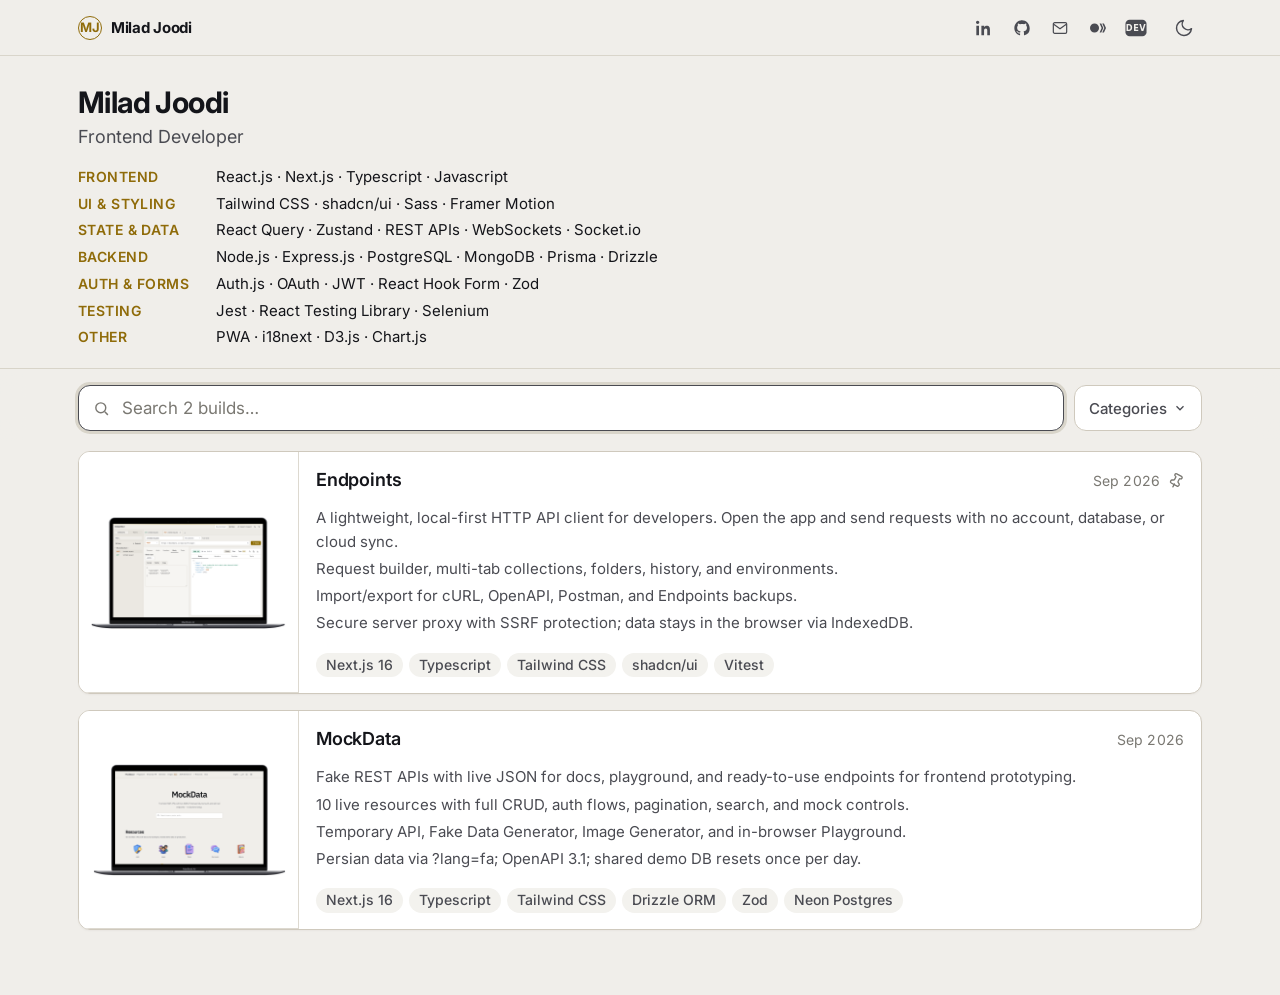
==== index.html @ b69cea2d "Add files via upload" ====
<!doctype html>
<html lang="en" dir="ltr">
<head>
<meta charset="utf-8">
<meta name="viewport" content="width=device-width, initial-scale=1, viewport-fit=cover">
<title>Milad Joodi — Frontend Developer</title>
<link rel="icon" href="assets/favicon.png" type="image/png">
<script>
  (function () {
    try {
      var t = localStorage.getItem('aj-theme');
      if (t === 'dark') document.documentElement.setAttribute('data-theme', 'dark');
      else document.documentElement.setAttribute('data-theme', 'light');
    } catch (e) {
      document.documentElement.setAttribute('data-theme', 'light');
    }
  })();
</script>
<link rel="preconnect" href="https://fonts.googleapis.com">
<link rel="preconnect" href="https://fonts.gstatic.com" crossorigin>
<link href="https://fonts.googleapis.com/css2?family=Inter:wght@400;500;600;700&display=swap" rel="stylesheet">
<link rel="stylesheet" href="assets/styles.css">

</head>
<body>

<div class="topbar" id="topbar">
  <div class="wrap topbar-inner">
    <a href="#/" class="mark" id="homeLink"><span class="chip">MJ</span><span class="name">Milad Joodi</span></a>
    <div class="topbar-right">
      <div class="contact-icons">
        <a href="https://www.linkedin.com/in/joodi/" target="_blank" rel="noopener" aria-label="LinkedIn">
          <svg viewBox="0 0 24 24" fill="currentColor"><path d="M4.98 3.5C4.98 4.88 3.87 6 2.5 6S0 4.88 0 3.5 1.12 1 2.5 1s2.48 1.12 2.48 2.5zM.5 8.5h4V23h-4V8.5zM8.5 8.5h3.8v2h.05c.53-1 1.83-2.06 3.77-2.06 4.03 0 4.78 2.65 4.78 6.1V23h-4v-6.75c0-1.6-.03-3.66-2.23-3.66-2.24 0-2.58 1.75-2.58 3.55V23h-4V8.5z"/></svg>
        </a>
        <a href="https://github.com/MiladJoodi" target="_blank" rel="noopener" aria-label="GitHub">
          <svg viewBox="0 0 24 24" fill="currentColor"><path d="M12 .5C5.73.5.5 5.73.5 12c0 5.08 3.29 9.39 7.86 10.91.57.1.78-.25.78-.55v-2.15c-3.2.7-3.87-1.36-3.87-1.36-.53-1.33-1.29-1.69-1.29-1.69-1.05-.72.08-.7.08-.7 1.17.08 1.78 1.2 1.78 1.2 1.03 1.77 2.71 1.26 3.38.96.1-.75.4-1.26.73-1.55-2.56-.29-5.25-1.28-5.25-5.7 0-1.26.45-2.29 1.19-3.09-.12-.29-.52-1.47.11-3.06 0 0 .97-.31 3.18 1.18.92-.26 1.91-.38 2.9-.39.98.01 1.97.13 2.9.39 2.21-1.5 3.18-1.18 3.18-1.18.63 1.6.24 2.77.12 3.06.74.8 1.18 1.83 1.18 3.09 0 4.43-2.7 5.4-5.27 5.69.42.36.78 1.07.78 2.17v3.22c0 .31.21.66.79.55A10.52 10.52 0 0 0 23.5 12C23.5 5.73 18.27.5 12 .5z"/></svg>
        </a>
        <a href="mailto:MiladJoodi1@gmail.com" aria-label="Email">
          <svg viewBox="0 0 24 24" fill="none" stroke="currentColor" stroke-width="1.8"><rect x="2" y="4" width="20" height="16" rx="2"/><path d="M2 6l10 7 10-7"/></svg>
        </a>
        <a href="https://medium.com/@Joodi" target="_blank" rel="noopener" aria-label="Medium">
          <svg viewBox="0 0 24 24" fill="currentColor"><path d="M13.54 12a6.8 6.8 0 0 1-6.77 6.82A6.8 6.8 0 0 1 0 12a6.8 6.8 0 0 1 6.77-6.82A6.8 6.8 0 0 1 13.54 12zm7.42-6.82L24 12l-3.04 6.82h-2.55l3.04-6.82-3.04-6.82h2.55zM16.96 5.18L20 12l-3.04 6.82h-2.55L17.45 12l-3.04-6.82h2.55z"/></svg>
        </a>
        <a href="https://dev.to/joodi" target="_blank" rel="noopener" aria-label="DEV.to">
          <svg class="icon-devto" viewBox="0 0 24 24" aria-hidden="true">
            <rect x="0.5" y="3" width="23" height="18" rx="4.5" fill="currentColor"/>
            <text class="dev-label" x="12" y="15.5" text-anchor="middle" font-size="9" font-weight="700" font-family="system-ui, -apple-system, sans-serif" letter-spacing="0.6">DEV</text>
          </svg>
        </a>
      </div>
      <button class="theme-btn" id="themeToggle" aria-label="Toggle dark mode" type="button">
        <svg class="icon-moon" viewBox="0 0 24 24" fill="none" stroke="currentColor" stroke-width="1.75" stroke-linecap="round" stroke-linejoin="round" aria-hidden="true"><path d="M21 12.79A9 9 0 1 1 11.21 3 7 7 0 0 0 21 12.79z"/></svg>
        <svg class="icon-sun" viewBox="0 0 24 24" fill="none" stroke="currentColor" stroke-width="1.75" stroke-linecap="round" stroke-linejoin="round" aria-hidden="true"><circle cx="12" cy="12" r="4"/><path d="M12 2v2M12 20v2M4.93 4.93l1.41 1.41M17.66 17.66l1.41 1.41M2 12h2M20 12h2M4.93 19.07l1.41-1.41M17.66 6.34l1.41-1.41"/></svg>
      </button>
    </div>
  </div>
</div>

<div class="top-spacer" id="topSpacer"></div>

<a id="top"></a>
<div id="listView">
<section class="hero" id="hero">
  <div class="wrap">
    <h1 class="name">Milad Joodi</h1>
    <div class="hero-sub">
      <p class="role-line">Frontend Developer</p>
      <button type="button" class="hero-toggle" id="heroToggle" aria-expanded="false" aria-controls="stackSheet" aria-label="Show tech stack">
        Tech stack
      </button>
    </div>
    <div class="stack-sheet" id="stackSheet">
      <button type="button" class="stack-sheet-backdrop" id="stackBackdrop" aria-label="Close tech stack" tabindex="-1"></button>
      <div class="stack-sheet-panel" role="dialog" aria-modal="true" aria-labelledby="stackSheetTitle">
        <div class="stack-sheet-head">
          <h2 id="stackSheetTitle">Tech stack</h2>
          <button type="button" class="stack-sheet-close" id="stackClose" aria-label="Close">×</button>
        </div>
        <div class="tech-stack" aria-label="Tech stack">
          <div class="tech-group">
            <span class="tech-label">Frontend</span>
            <p class="tech-items">React.js · Next.js · Typescript · Javascript</p>
          </div>
          <div class="tech-group">
            <span class="tech-label">UI &amp; Styling</span>
            <p class="tech-items">Tailwind CSS · shadcn/ui · Sass · Framer Motion</p>
          </div>
          <div class="tech-group">
            <span class="tech-label">State &amp; Data</span>
            <p class="tech-items">React Query · Zustand · REST APIs · WebSockets · Socket.io</p>
          </div>
          <div class="tech-group">
            <span class="tech-label">Backend</span>
            <p class="tech-items">Node.js · Express.js · PostgreSQL · MongoDB · Prisma · Drizzle</p>
          </div>
          <div class="tech-group">
            <span class="tech-label">Auth &amp; Forms</span>
            <p class="tech-items">Auth.js · OAuth · JWT · React Hook Form · Zod</p>
          </div>
          <div class="tech-group">
            <span class="tech-label">Testing</span>
            <p class="tech-items">Jest · React Testing Library · Selenium</p>
          </div>
          <div class="tech-group">
            <span class="tech-label">Other</span>
            <p class="tech-items">PWA · i18next · D3.js · Chart.js</p>
          </div>
        </div>
      </div>
    </div>
  </div>
</section>

<div class="filterbar" id="filterbar">
  <div class="filterbar-slide">
    <div class="wrap">
      <div class="filterbar-inner">
        <div class="search-box">
          <svg class="search-icon" viewBox="0 0 24 24" fill="none" stroke="currentColor" stroke-width="2"><circle cx="11" cy="11" r="7"/><path d="M21 21l-4.35-4.35"/></svg>
          <input type="text" id="searchInput" placeholder="Search 1 builds…" aria-label="Search projects" autocomplete="off">
          <button type="button" class="search-clear" id="searchClear" aria-label="Clear search">×</button>
        </div>
        <button class="cat-toggle" id="catToggle" aria-expanded="false" aria-controls="categoriesPanel" aria-label="Categories">
          <span class="cat-toggle-label">Categories</span>
          <svg viewBox="0 0 24 24" fill="none" stroke="currentColor" stroke-width="2.2" aria-hidden="true"><path d="M6 9l6 6 6-6"/></svg>
        </button>
      </div>
      <div class="categories-panel" id="categoriesPanel">
        <div class="categories-panel-inner">
          <div class="categories-list" id="categoriesList"></div>
        </div>
      </div>
    </div>
  </div>
</div>

<div class="wrap">
  <div class="grid" id="grid"></div>
</div>
</div>

<div id="detailView" class="detail-view" hidden></div>

<div id="lightbox" class="lightbox" hidden aria-modal="true" role="dialog" aria-label="Screenshot">
  <button type="button" class="lightbox-close" id="lightboxClose" aria-label="Close">×</button>
  <button type="button" class="lightbox-nav lightbox-prev" id="lightboxPrev" aria-label="Previous">‹</button>
  <div class="lightbox-stage" id="lightboxStage">
    <img id="lightboxImg" src="" alt="">
  </div>
  <button type="button" class="lightbox-nav lightbox-next" id="lightboxNext" aria-label="Next">›</button>
</div>

<script src="assets/projects.js"></script>
<script src="assets/app.js"></script>

</body>
</html>
---- assets/styles.css ----
:root {
    --bg: #f0eeea;
    --bg-soft: #e4e1da;
    --bg-grid: rgba(20, 21, 26, 0.04);
    --paper: #ffffff;
    --paper-inset: #e4e1da;
    --ink: #14151a;
    --ink-soft: #4a4b52;
    --ink-faint: #7a7872;
    --line: #cfc9bd;
    --line-soft: color-mix(in srgb, #cfc9bd 70%, transparent);
    --accent: #8f6b09;
    --shadow: 0 1px 0 rgba(20, 21, 26, 0.04);
    --radius: 12px;
    --header-h: 56px;
    --safe-top: env(safe-area-inset-top, 0px);
    --text-xs: 14px;
    --text-sm: 15px;
    --text-base: 17px;
    --text-md: 18px;
    --text-lg: 20px;
    color-scheme: light;
  }
  :root[data-theme="dark"] {
    --bg: #1a1917;
    --bg-soft: #141311;
    --bg-grid: rgba(255, 255, 255, 0.035);
    --paper: #242220;
    --paper-inset: #2e2c29;
    --ink: #f0eeea;
    --ink-soft: #b8b4ab;
    --ink-faint: #8a8680;
    --line: #3f3c37;
    --line-soft: color-mix(in srgb, #3f3c37 80%, transparent);
    --accent: #c9a227;
    --shadow: 0 1px 0 rgba(0, 0, 0, 0.35);
    color-scheme: dark;
  }

  * { box-sizing: border-box; }
  html {
    scroll-behavior: smooth;
    background: var(--bg);
  }
  body {
    margin: 0;
    background: var(--bg);
    color: var(--ink);
    font-family: 'Inter', 'Segoe UI', sans-serif;
    font-size: var(--text-base);
    line-height: 1.6;
    font-weight: 400;
    padding-bottom: env(safe-area-inset-bottom, 0px);
    transition: background-color .25s ease, color .25s ease;
  }
  a { color: inherit; }
  h1, h2, h3 { font-family: 'Inter', sans-serif; margin: 0; font-weight: 700; }
  .wrap { max-width: 1180px; margin: 0 auto; padding: 0 28px; }
  @media (max-width: 640px) { .wrap { padding: 0 16px; } }

  /* ---------- top bar (hide on scroll down) ---------- */
  .topbar {
    position: fixed;
    top: 0;
    left: 0;
    right: 0;
    z-index: 40;
    height: calc(var(--header-h) + var(--safe-top));
    padding-top: var(--safe-top);
    background: color-mix(in srgb, var(--bg) 90%, transparent);
    backdrop-filter: blur(12px);
    -webkit-backdrop-filter: blur(12px);
    border-bottom: 1px solid var(--line-soft);
    transform: translateY(0);
    transition: transform 0.28s cubic-bezier(0.4, 0, 0.2, 1);
  }
  .topbar.is-hidden {
    transform: translateY(-100%);
  }
  .topbar-inner {
    display: flex;
    align-items: center;
    justify-content: space-between;
    height: 100%;
  }
  .mark {
    display: flex;
    align-items: center;
    gap: 9px;
    font-size: var(--text-sm);
    font-weight: 600;
    letter-spacing: -0.01em;
    text-decoration: none;
  }
  .mark .chip {
    display: inline-flex;
    align-items: center;
    justify-content: center;
    width: 24px;
    height: 24px;
    border-radius: 50%;
    border: 1.5px solid var(--accent);
    color: var(--accent);
    font-family: 'Inter', sans-serif;
    font-size: 13px;
    font-weight: 700;
  }
  .mark .name {
    font-family: 'Inter', sans-serif;
    font-weight: 700;
    letter-spacing: -0.02em;
    color: var(--ink);
  }

  .topbar-right { display: flex; align-items: center; gap: 14px; }
  .contact-icons { display: flex; gap: 6px; }
  .contact-icons a {
    display: flex;
    width: 32px;
    height: 32px;
    align-items: center;
    justify-content: center;
    color: var(--ink-soft);
    border-radius: 50%;
    transition: color .15s ease, background-color .15s ease;
  }
  .contact-icons a:hover { color: var(--ink); background: var(--line-soft); }
  .contact-icons svg { width: 16px; height: 16px; }
  .contact-icons .icon-devto { width: 22px; height: 22px; }
  .contact-icons .icon-devto .dev-label { fill: var(--bg); }

  .theme-btn {
    display: flex;
    align-items: center;
    justify-content: center;
    width: 36px;
    height: 36px;
    border: none;
    border-radius: 50%;
    background: transparent;
    color: var(--ink-soft);
    cursor: pointer;
    flex-shrink: 0;
    padding: 0;
    transition: color .15s ease, background-color .15s ease;
  }
  .theme-btn:hover {
    color: var(--ink);
    background: var(--line-soft);
  }
  .theme-btn:focus-visible {
    outline: 2px solid var(--ink);
    outline-offset: 2px;
  }
  .theme-btn svg {
    width: 20px;
    height: 20px;
    display: block;
  }
  .theme-btn .icon-sun { display: none; }
  .theme-btn .icon-moon { display: block; }
  :root[data-theme="dark"] .theme-btn .icon-sun { display: block; }
  :root[data-theme="dark"] .theme-btn .icon-moon { display: none; }

  /* space for fixed header only — search lives in document flow after hero */
  .top-spacer {
    height: calc(var(--header-h) + var(--safe-top));
  }

  /* ---------- hero ---------- */
  .hero {
    padding: 28px 0 20px;
    border-bottom: 1px solid var(--line-soft);
  }
  .hero-sub {
    display: flex;
    align-items: center;
    justify-content: space-between;
    gap: 8px 12px;
    margin-top: 2px;
  }
  .hero-toggle {
    display: none;
  }
  h1.name {
    font-family: 'Inter', sans-serif;
    font-size: clamp(1.5rem, 2.8vw, 1.85rem);
    font-weight: 700;
    line-height: 1.25;
    letter-spacing: -0.02em;
    color: var(--ink);
    margin: 0;
  }
  .role-line {
    font-size: var(--text-md);
    color: var(--ink-soft);
    font-weight: 400;
    margin: 0;
  }
  .stack-sheet {
    margin-top: 14px;
  }
  .stack-sheet-backdrop,
  .stack-sheet-head {
    display: none;
  }
  .stack-sheet-panel {
    background: transparent;
  }
  .tech-stack {
    display: flex;
    flex-direction: column;
    gap: 5px;
    max-width: 48rem;
  }
  .tech-group {
    display: grid;
    grid-template-columns: 7.75rem minmax(0, 1fr);
    align-items: baseline;
    column-gap: 14px;
    row-gap: 2px;
  }
  .tech-label {
    font-size: var(--text-xs);
    font-weight: 600;
    letter-spacing: 0.03em;
    text-transform: uppercase;
    color: var(--accent);
    line-height: 1.45;
  }
  .tech-items {
    margin: 0;
    font-size: var(--text-sm);
    font-weight: 400;
    color: var(--ink);
    line-height: 1.45;
  }

  @media (max-width: 900px) and (min-width: 641px) {
    .tech-group {
      grid-template-columns: 7.25rem minmax(0, 1fr);
    }
  }

  /* ---------- filter bar (after hero, above projects) ---------- */
  .filterbar {
    position: sticky;
    top: calc(var(--header-h) + var(--safe-top));
    z-index: 35;
    margin-top: 4px;
  }
  .filterbar-slide {
    background: color-mix(in srgb, var(--bg) 94%, transparent);
    backdrop-filter: blur(12px);
    -webkit-backdrop-filter: blur(12px);
    border-bottom: none;
    padding: 12px 0 10px;
    transform: translateY(0);
    transition: transform 0.28s cubic-bezier(0.4, 0, 0.2, 1);
  }
  .filterbar.is-hidden .filterbar-slide {
    transform: translateY(calc(-100% - var(--header-h) - var(--safe-top)));
    pointer-events: none;
  }
  .filterbar-inner {
    display: flex;
    align-items: stretch;
    gap: 10px;
  }

  .search-box {
    display: flex;
    align-items: center;
    gap: 10px;
    border: 1.5px solid var(--line);
    border-radius: var(--radius);
    padding: 11px 14px;
    background: var(--paper);
    flex: 1;
    min-width: 0;
    box-shadow: 0 1px 2px rgba(0,0,0,0.03);
    transition: border-color .15s ease, box-shadow .15s ease;
  }
  .search-box:focus-within {
    border-color: var(--ink-soft);
    box-shadow: 0 0 0 3px var(--line-soft);
  }
  .search-box svg.search-icon { width: 17px; height: 17px; color: var(--ink-faint); flex-shrink: 0; }
  .search-box input {
    border: none;
    outline: none;
    background: transparent;
    color: var(--ink);
    font-family: inherit;
    font-size: var(--text-base);
    width: 100%;
    min-width: 0;
  }
  .search-box input::placeholder { color: var(--ink-faint); }
  .search-clear {
    display: none;
    align-items: center;
    justify-content: center;
    flex-shrink: 0;
    width: 22px;
    height: 22px;
    padding: 0;
    border: none;
    background: transparent;
    color: var(--ink-faint);
    cursor: pointer;
    font-size: 18px;
    line-height: 1;
    border-radius: 50%;
  }
  .search-clear.is-visible { display: flex; }
  .search-clear:hover { color: var(--ink); }

  .cat-toggle {
    display: inline-flex;
    align-items: center;
    gap: 6px;
    padding: 11px 14px;
    background: var(--paper);
    border: 1.5px solid var(--line);
    border-radius: var(--radius);
    color: var(--ink-soft);
    font-family: inherit;
    font-size: var(--text-sm);
    font-weight: 500;
    cursor: pointer;
    white-space: nowrap;
    transition: border-color .15s ease, background .15s ease, color .15s ease;
  }
  .cat-toggle:hover {
    border-color: var(--ink-soft);
    color: var(--ink);
  }
  .cat-toggle[aria-expanded="true"] {
    border-color: var(--ink-soft);
    color: var(--ink);
    background: var(--paper-inset);
  }
  .cat-toggle svg {
    width: 14px;
    height: 14px;
    transition: transform .28s cubic-bezier(0.4, 0, 0.2, 1);
  }
  .cat-toggle[aria-expanded="true"] svg {
    transform: rotate(180deg);
  }

  .categories-panel {
    display: grid;
    grid-template-rows: 0fr;
    transition: grid-template-rows 0.32s cubic-bezier(0.4, 0, 0.2, 1);
  }
  .categories-panel.is-open {
    grid-template-rows: 1fr;
  }
  .categories-panel-inner {
    overflow: hidden;
    min-height: 0;
  }
  .categories-list {
    display: flex;
    flex-wrap: wrap;
    gap: 8px;
    padding: 12px 0 4px;
    opacity: 0;
    transform: translateY(-6px);
    transition: opacity 0.25s ease, transform 0.28s cubic-bezier(0.4, 0, 0.2, 1);
  }
  .categories-panel.is-open .categories-list {
    opacity: 1;
    transform: translateY(0);
  }
  .cat-chip {
    display: inline-flex;
    align-items: center;
    padding: 7px 13px;
    background: var(--paper);
    border: 1.5px solid var(--line);
    border-radius: 999px;
    font-size: var(--text-xs);
    font-weight: 500;
    color: var(--ink-soft);
    cursor: pointer;
    transition: border-color .15s ease, background .15s ease, color .15s ease;
    font-family: inherit;
  }
  .cat-chip:hover {
    border-color: var(--ink-soft);
    color: var(--ink);
  }
  .cat-chip.is-active {
    background: var(--paper-inset);
    border-color: var(--ink-soft);
    color: var(--ink);
  }
  .cat-chip.is-active:hover {
    background: var(--paper-inset);
    border-color: var(--ink);
    color: var(--ink);
  }

  .result-count {
    display: none;
  }

  /* ---------- grid ---------- */
  .grid {
    display: grid;
    grid-template-columns: 1fr;
    gap: 16px;
    padding: 10px 0 64px;
  }

  .card {
    position: relative;
    border: 1px solid var(--line);
    border-radius: var(--radius);
    background: var(--paper);
    overflow: hidden;
    display: flex;
    flex-direction: row;
    box-shadow: 0 1px 2px rgba(40,32,24,0.04);
    transform: none;
    transition: none;
    content-visibility: auto;
    contain-intrinsic-size: auto 180px;
  }
  .card:hover {
    transform: none;
    box-shadow: 0 1px 2px rgba(40,32,24,0.04);
  }
  @media (max-width: 640px) {
    .card { flex-direction: column; }
  }

  .card-media {
    position: relative;
    background: #ffffff;
    border-bottom: 1px solid var(--line-soft);
    flex: 0 0 220px;
    width: 220px;
    min-height: 168px;
    align-self: stretch;
    border-right: 1px solid var(--line-soft);
    overflow: hidden;
  }
  .card-pin {
    display: inline-flex;
    align-items: center;
    justify-content: center;
    flex: 0 0 auto;
    padding: 0;
    border: 0;
    background: transparent;
    color: var(--ink-faint);
    pointer-events: none;
    transform: rotate(28deg);
    line-height: 0;
  }
  .card-media a,
  .card-media > div {
    position: absolute;
    inset: 0;
    display: flex;
    align-items: center;
    justify-content: center;
  }
  .card-media a { cursor: pointer; }
  .card-media img {
    display: block;
    width: 100%;
    height: 100%;
    object-fit: contain;
    object-position: center;
    padding: 12px;
    opacity: 0;
    transition: opacity .35s ease;
    position: relative;
    z-index: 2;
    background: transparent;
  }
  .card-media img.is-loaded {
    opacity: 1;
  }
  /* skeleton */
  .card-media::before {
    content: '';
    position: absolute;
    inset: 0;
    background: linear-gradient(
      90deg,
      var(--paper-inset) 0%,
      color-mix(in srgb, var(--ink-faint) 12%, var(--paper-inset)) 50%,
      var(--paper-inset) 100%
    );
    background-size: 200% 100%;
    animation: skeleton-shine 1.4s ease-in-out infinite;
    z-index: 1;
  }
  .card-media.has-image::before {
    opacity: 0;
    pointer-events: none;
    transition: opacity .3s ease;
  }
  @keyframes skeleton-shine {
    0% { background-position: 200% 0; }
    100% { background-position: -200% 0; }
  }
  @media (prefers-reduced-motion: reduce) {
    .card-media::before { animation: none; }
    .card-media img { transition: none; }
    html { scroll-behavior: auto; }
  }
  @media (max-width: 640px) {
    .card-media {
      flex: 0 0 auto;
      width: 100%;
      height: 148px;
      min-height: 148px;
      border-right: none;
    }
  }

  .card-body {
    padding: 15px 17px 16px;
    display: flex;
    flex-direction: column;
    gap: 8px;
    flex: 1;
  }
  .card-title {
    font-size: var(--text-md);
    font-weight: 600;
    line-height: 1.4;
    letter-spacing: -0.01em;
  }
  .card-title a { text-decoration: none; transition: color .15s ease; cursor: pointer; }
  .card-title a:hover { color: var(--ink-soft); }
  .card-title span { cursor: default; }
  .card-head {
    display: flex;
    align-items: baseline;
    justify-content: space-between;
    gap: 10px 16px;
  }
  .card-head .card-title {
    margin: 0;
    min-width: 0;
    flex: 1 1 auto;
  }
  .card-head-end {
    display: inline-flex;
    align-items: center;
    gap: 8px;
    flex: 0 0 auto;
  }
  .card-date {
    margin: 0;
    font-size: var(--text-xs);
    font-weight: 400;
    color: var(--ink-faint);
    letter-spacing: 0.01em;
    white-space: nowrap;
  }
  .card-detail {
    color: var(--ink-soft);
    font-size: var(--text-sm);
    line-height: 1.55;
    margin-top: 6px;
  }
  .card-detail p { margin: 0 0 4px; }
  .card-detail p:last-child { margin-bottom: 0; }

  .card-info {
    display: flex;
    flex-wrap: wrap;
    gap: 6px;
    margin-top: auto;
    padding-top: 10px;
  }
  .card-stack {
    display: flex;
    flex-wrap: wrap;
    gap: 6px;
    margin: auto 0 0;
    padding-top: 10px;
  }
  .card-tech {
    display: inline-flex;
    align-items: center;
    font-size: var(--text-xs);
    line-height: 1.2;
    color: var(--ink-soft);
    background: color-mix(in srgb, var(--paper-inset) 45%, var(--paper));
    border: 0;
    border-radius: 999px;
    padding: 4px 10px;
    font-weight: 500;
  }
  .info-badge {
    display: inline-flex;
    align-items: center;
    gap: 5px;
    font-size: var(--text-xs);
    color: var(--ink-soft);
    background: var(--paper-inset);
    border-radius: 999px;
    padding: 4px 10px;
    font-weight: 500;
  }
  .info-badge svg {
    width: 12px;
    height: 12px;
    flex-shrink: 0;
    color: var(--ink-faint);
  }

  .card-links {
    border-radius: 8px;
    border: 1px solid transparent;
    background: transparent;
    transition: background .25s ease, border-color .25s ease;
    margin: 0 -4px;
    padding: 0 4px;
  }
  .card-links[open],
  .card-links.is-open {
    background: var(--paper-inset);
    border-color: var(--line);
  }
  .card-links summary {
    cursor: pointer;
    font-size: var(--text-xs);
    color: var(--ink-soft);
    list-style: none;
    padding: 6px 4px;
    margin: 0 -4px;
    border-radius: 7px;
    font-weight: 500;
    transition: color .2s ease, background .2s ease;
    user-select: none;
  }
  .card-links summary:hover {
    color: var(--ink);
    background: color-mix(in srgb, var(--ink-faint) 8%, transparent);
  }
  .card-links[open] summary,
  .card-links.is-open summary {
    color: var(--ink);
    font-weight: 600;
  }
  .card-links summary::-webkit-details-marker { display: none; }
  .card-links summary:before { content: '+ '; }
  .card-links[open] summary:before,
  .card-links.is-open summary:before { content: '− '; }
  .card-links-panel {
    display: grid;
    grid-template-rows: 0fr;
    transition: grid-template-rows .32s cubic-bezier(0.4, 0, 0.2, 1);
  }
  .card-links.is-open .card-links-panel {
    grid-template-rows: 1fr;
  }
  .card-links-list {
    overflow: hidden;
    min-height: 0;
    margin-top: 0;
    padding: 0 4px;
    display: flex;
    flex-direction: column;
    gap: 5px;
    opacity: 0;
    transition: opacity .22s ease, padding .22s ease;
  }
  .card-links.is-open .card-links-list {
    opacity: 1;
    margin-top: 4px;
    padding-bottom: 8px;
    max-height: 180px;
    overflow-y: auto;
  }
  .card-links-list a {
    font-size: var(--text-xs);
    color: var(--ink-soft);
    text-decoration: none;
    padding: 3px 0;
    border-bottom: 1px dashed var(--line-soft);
  }
  .card-links-list a:hover { color: var(--ink); }
  @media (prefers-reduced-motion: reduce) {
    .card-links,
    .card-links summary,
    .card-links-panel,
    .card-links-list { transition: none; }
  }

  .empty-state {
    text-align: center;
    padding: 64px 20px;
    color: var(--ink-faint);
    font-size: var(--text-sm);
  }

  /* ---------- project detail ---------- */
  .detail-view { padding: 8px 0 48px; }
  .detail-inner { max-width: 720px; }
  .detail-back {
    display: inline-flex;
    align-items: center;
    gap: 6px;
    margin-bottom: 18px;
    padding: 0;
    border: 0;
    background: none;
    color: var(--accent);
    font: inherit;
    font-size: var(--text-sm);
    font-weight: 600;
    cursor: pointer;
  }
  .detail-back:hover { text-decoration: underline; }

  .detail-header {
    display: flex;
    flex-wrap: wrap;
    align-items: flex-start;
    justify-content: space-between;
    gap: 14px 20px;
    margin-bottom: 22px;
  }
  .detail-title {
    margin: 0 0 4px;
    font-size: clamp(1.4rem, 3vw, 1.7rem);
    font-weight: 700;
    letter-spacing: -0.03em;
    line-height: 1.2;
  }
  .detail-meta {
    margin: 0;
    color: var(--ink-soft);
    font-size: var(--text-sm);
  }
  .detail-actions {
    display: flex;
    flex-wrap: wrap;
    gap: 8px;
  }
  .btn-demo,
  .btn-github {
    display: inline-flex;
    align-items: center;
    justify-content: center;
    min-height: 40px;
    padding: 9px 16px;
    border-radius: 9px;
    font-size: var(--text-sm);
    font-weight: 600;
    text-decoration: none;
    transition: background-color .15s ease, border-color .15s ease, filter .15s ease;
  }
  .btn-demo {
    background: var(--accent);
    color: #fff;
    border: 1px solid var(--accent);
  }
  .btn-demo:hover { filter: brightness(1.08); }
  :root[data-theme="dark"] .btn-demo {
    background: color-mix(in srgb, var(--accent) 18%, var(--paper));
    color: var(--accent);
    border-color: color-mix(in srgb, var(--accent) 40%, var(--line));
  }
  :root[data-theme="dark"] .btn-demo:hover {
    filter: none;
    background: color-mix(in srgb, var(--accent) 28%, var(--paper));
    border-color: color-mix(in srgb, var(--accent) 55%, var(--line));
  }
  .btn-github {
    background: var(--paper);
    color: var(--ink);
    border: 1px solid var(--line);
  }
  .btn-github:hover {
    border-color: var(--ink-soft);
    background: var(--paper-inset);
  }

  .gallery-section { margin-bottom: 28px; }
  .gallery-head {
    display: flex;
    flex-wrap: wrap;
    align-items: center;
    justify-content: flex-start;
    gap: 10px 16px;
    margin-bottom: 12px;
  }
  .gallery-device {
    display: inline-flex;
    padding: 0;
    gap: 2px;
  }
  .gallery-device-btn {
    appearance: none;
    border: 0;
    outline: none;
    background: transparent;
    color: var(--ink-faint);
    font: inherit;
    font-size: var(--text-xs);
    font-weight: 500;
    padding: 8px 12px;
    border-radius: 8px;
    cursor: pointer;
    min-height: 36px;
    display: inline-flex;
    align-items: center;
    justify-content: center;
    gap: 6px;
    transition: color .18s ease, opacity .18s ease;
  }
  .gallery-device-btn svg {
    flex: 0 0 auto;
    opacity: 0.75;
  }
  .gallery-device-btn:hover {
    color: var(--ink-soft);
  }
  .gallery-device-btn:hover svg {
    opacity: 0.9;
  }
  .gallery-device-btn.is-active {
    color: var(--accent);
    font-weight: 700;
  }
  .gallery-device-btn.is-active svg {
    color: var(--accent);
    opacity: 1;
    stroke-width: 2.35;
  }
  .gallery {
    background: var(--paper);
    border: 1px solid var(--line);
    border-radius: 12px;
    overflow: hidden;
    margin-bottom: 28px;
  }
  .gallery-stage {
    position: relative;
    min-height: 200px;
    background: var(--paper-inset);
  }
  .gallery-stage.is-loading {
    aspect-ratio: 16 / 10;
  }
  .gallery-stage.is-loading::after {
    content: '';
    position: absolute;
    inset: 0;
    z-index: 2;
    pointer-events: none;
    background: linear-gradient(
      90deg,
      var(--paper-inset) 0%,
      color-mix(in srgb, var(--ink-faint) 14%, var(--paper-inset)) 50%,
      var(--paper-inset) 100%
    );
    background-size: 200% 100%;
    animation: skeleton-shine 1.4s ease-in-out infinite;
  }
  .gallery-stage.is-loading .gallery-layer.is-show {
    opacity: 0;
  }
  .gallery-nav {
    position: absolute;
    top: 50%;
    transform: translateY(-50%);
    z-index: 3;
    width: 34px;
    height: 34px;
    border: 0;
    border-radius: 50%;
    background: color-mix(in srgb, #000 28%, transparent);
    color: #fff;
    font-size: 1.35rem;
    line-height: 1;
    cursor: pointer;
    display: inline-flex;
    align-items: center;
    justify-content: center;
    padding: 0;
    text-shadow: 0 1px 2px rgba(0, 0, 0, 0.4);
    transition: background .15s ease;
  }
  .gallery-nav:hover {
    background: color-mix(in srgb, #000 42%, transparent);
    color: #fff;
  }
  .gallery-prev { left: 8px; }
  .gallery-next { right: 8px; }
  .gallery-main {
    position: relative;
    background: transparent;
    cursor: zoom-in;
    border: 0;
    padding: 0;
    width: 100%;
    display: block;
    overflow: hidden;
  }
  .gallery-stack {
    position: relative;
    display: block;
  }
  .gallery-layer {
    display: block;
    width: 100%;
    height: auto;
    opacity: 0;
    transition: opacity 0.35s ease;
    pointer-events: none;
    z-index: 0;
  }
  .gallery-layer.is-show {
    position: relative;
    opacity: 1;
    z-index: 1;
  }
  .gallery-layer:not(.is-show) {
    position: absolute;
    left: 0;
    top: 0;
    width: 100%;
    height: 100%;
    object-fit: contain;
    object-position: center top;
  }
  @media (prefers-reduced-motion: reduce) {
    .gallery-layer { transition: none; }
  }
  .gallery-thumbs {
    display: flex;
    gap: 8px;
    padding: 16px 12px 12px;
    border-top: 1px solid var(--line-soft);
    overflow-x: auto;
    -webkit-overflow-scrolling: touch;
    scrollbar-width: thin;
    scrollbar-color: color-mix(in srgb, var(--ink-faint) 10%, transparent) transparent;
    cursor: grab;
    user-select: none;
    -webkit-user-select: none;
  }
  .gallery-thumbs::-webkit-scrollbar {
    height: 2px;
  }
  .gallery-thumbs::-webkit-scrollbar-track {
    background: transparent;
  }
  .gallery-thumbs::-webkit-scrollbar-thumb {
    background: color-mix(in srgb, var(--ink-faint) 10%, transparent);
    border-radius: 999px;
  }
  .gallery-thumbs::-webkit-scrollbar-thumb:hover {
    background: color-mix(in srgb, var(--ink-faint) 28%, transparent);
  }
  .gallery-thumbs.is-dragging {
    cursor: grabbing;
    scroll-behavior: auto;
  }
  .gallery-thumbs.is-dragging .gallery-thumb {
    pointer-events: none;
  }
  .gallery-thumb {
    flex: 0 0 72px;
    width: 72px;
    height: 48px;
    padding: 0;
    border-radius: 6px;
    border: 1px solid var(--line);
    background: var(--paper-inset);
    overflow: hidden;
    cursor: pointer;
  }
  .gallery-thumb.is-active {
    border-color: var(--accent);
    border-width: 2px;
  }
  .gallery-thumb img {
    display: block;
    width: 100%;
    height: 100%;
    object-fit: cover;
  }

  .detail-section { margin-bottom: 22px; }
  .detail-section h2 {
    margin: 0 0 8px;
    font-size: var(--text-xs);
    font-weight: 600;
    letter-spacing: 0.05em;
    text-transform: uppercase;
    color: var(--accent);
  }
  .detail-section p {
    margin: 0;
    color: var(--ink-soft);
    max-width: 40em;
    font-size: var(--text-base);
    line-height: 1.65;
  }
  .detail-features {
    margin: 0;
    padding-left: 2.25rem;
    list-style: none;
    color: var(--ink-soft);
    font-size: var(--text-base);
    line-height: 1.6;
  }
  .detail-features li {
    position: relative;
    margin-bottom: 6px;
    padding-left: 0;
  }
  .detail-features li::before {
    content: "";
    position: absolute;
    left: -1.15rem;
    top: 0.55em;
    width: 6px;
    height: 6px;
    border-radius: 50%;
    background: var(--accent);
    opacity: 0.75;
  }
  .detail-stack {
    margin: 0;
    color: var(--ink-soft);
    font-size: var(--text-base);
  }
  .detail-related {
    margin: 0;
    padding-left: 1.15rem;
    color: var(--ink-soft);
    font-size: var(--text-base);
  }
  .detail-related li { margin-bottom: 6px; }
  .detail-related a {
    color: var(--accent);
    text-decoration: none;
    font-weight: 500;
  }
  .detail-related a:hover { text-decoration: underline; }

  /* ---------- lightbox ---------- */
  .lightbox {
    position: fixed;
    inset: 0;
    z-index: 200;
    display: flex;
    align-items: center;
    justify-content: center;
    background: rgba(20, 21, 26, 0.92);
    padding: 0;
    touch-action: none;
    overflow: hidden;
  }
  .lightbox[hidden] { display: none; }
  .lightbox-stage {
    position: relative;
    z-index: 1;
    width: 100%;
    height: 100%;
    display: flex;
    align-items: center;
    justify-content: center;
    overflow: hidden;
  }
  .lightbox img {
    max-width: min(100% - 24px, 1100px);
    max-height: calc(100vh - 72px);
    max-height: calc(100dvh - 72px);
    object-fit: contain;
    border-radius: 4px;
    transform-origin: center center;
    will-change: transform;
    user-select: none;
    -webkit-user-select: none;
    pointer-events: none;
  }
  .lightbox-close,
  .lightbox-nav {
    position: absolute;
    z-index: 3;
    border: 0;
    background: rgba(0, 0, 0, 0.4);
    color: rgba(255, 255, 255, 0.9);
    cursor: pointer;
    border-radius: 50%;
    display: flex;
    align-items: center;
    justify-content: center;
    font-size: 1.1rem;
    line-height: 1;
    backdrop-filter: blur(4px);
    -webkit-backdrop-filter: blur(4px);
  }
  .lightbox-close {
    top: max(10px, env(safe-area-inset-top));
    right: max(10px, env(safe-area-inset-right));
    width: 32px;
    height: 32px;
    font-size: 1.25rem;
  }
  .lightbox-nav {
    top: 50%;
    transform: translateY(-50%);
    width: 30px;
    height: 30px;
    opacity: 0.75;
  }
  .lightbox-nav:hover { opacity: 1; }
  .lightbox-prev { left: max(6px, env(safe-area-inset-left)); }
  .lightbox-next { right: max(6px, env(safe-area-inset-right)); }

  :focus-visible { outline: 2px solid var(--ink); outline-offset: 2px; }

  /* mobile tweaks */
  @media (max-width: 640px) {
    :root {
      --text-xs: 14px;
      --text-sm: 15px;
      --text-base: 17px;
      --text-md: 18px;
      --text-lg: 20px;
    }
    body { font-size: var(--text-base); line-height: 1.55; }
    .hero { padding: 16px 0 12px; }
    h1.name { font-size: 1.35rem; line-height: 1.15; }
    .hero-sub { margin-top: 0; }
    .role-line { font-size: var(--text-base); line-height: 1.3; }
    .hero-toggle {
      display: inline-flex;
      align-items: center;
      appearance: none;
      border: 0;
      background: transparent;
      color: var(--accent);
      font: inherit;
      font-size: var(--text-sm);
      font-weight: 600;
      padding: 2px 0;
      margin: 0;
      margin-inline-start: auto;
      cursor: pointer;
      line-height: 1.3;
      flex: 0 0 auto;
    }
    .stack-sheet:not(.is-open) { display: none !important; }
    .stack-sheet.is-open {
      position: fixed;
      inset: 0;
      z-index: 70;
      margin: 0;
      display: flex;
      align-items: flex-end;
      justify-content: center;
    }
    .stack-sheet-backdrop {
      display: block;
      position: absolute;
      inset: 0;
      border: 0;
      padding: 0;
      margin: 0;
      background: color-mix(in srgb, var(--ink) 28%, transparent);
      cursor: pointer;
      animation: stackFadeIn .22s ease both;
    }
    .stack-sheet.is-closing .stack-sheet-backdrop {
      animation: stackFadeOut .26s ease both;
    }
    .stack-sheet-panel {
      position: relative;
      z-index: 1;
      width: 100%;
      max-height: min(78vh, 640px);
      overflow: auto;
      background: var(--bg);
      border-radius: 16px 16px 0 0;
      border-top: 1px solid var(--line-soft);
      padding: 14px 16px calc(18px + env(safe-area-inset-bottom, 0px));
      box-shadow: 0 -10px 40px color-mix(in srgb, var(--ink) 10%, transparent);
      animation: stackUp .28s cubic-bezier(0.4, 0, 0.2, 1) both;
      -webkit-overflow-scrolling: touch;
    }
    .stack-sheet.is-closing .stack-sheet-panel {
      animation: stackDown .28s cubic-bezier(0.4, 0, 0.2, 1) both;
    }
    .stack-sheet-head {
      display: flex;
      align-items: center;
      justify-content: space-between;
      gap: 12px;
      margin-bottom: 14px;
      position: sticky;
      top: 0;
      background: var(--bg);
      padding-bottom: 4px;
      z-index: 1;
    }
    .stack-sheet-head h2 {
      margin: 0;
      font-size: var(--text-md);
      font-weight: 700;
      letter-spacing: -0.01em;
      color: var(--ink);
    }
    .stack-sheet-close {
      appearance: none;
      border: 0;
      background: transparent;
      color: var(--ink-soft);
      width: 32px;
      height: 32px;
      border-radius: 0;
      font-size: 1.25rem;
      line-height: 1;
      cursor: pointer;
      display: inline-flex;
      align-items: center;
      justify-content: center;
      padding: 0;
    }
    .tech-stack { gap: 10px; max-width: none; }
    .tech-group {
      grid-template-columns: 1fr;
      row-gap: 2px;
      padding-bottom: 10px;
      border-bottom: 1px solid var(--line-soft);
    }
    .tech-group:last-child {
      border-bottom: 0;
      padding-bottom: 0;
    }
    .tech-items { color: var(--ink-soft); }

    @keyframes stackFadeIn {
      from { opacity: 0; }
      to { opacity: 1; }
    }
    @keyframes stackFadeOut {
      from { opacity: 1; }
      to { opacity: 0; }
    }
    @keyframes stackUp {
      from { transform: translateY(100%); }
      to { transform: translateY(0); }
    }
    @keyframes stackDown {
      from { transform: translateY(0); }
      to { transform: translateY(100%); }
    }
    .card-title { font-size: var(--text-md); }
    .card-date {
      font-weight: 400;
      font-size: 12.5px;
    }
    .card-detail { font-size: var(--text-sm); }
    .card-detail p:not(:first-child) { display: none; }
    .card-tech { font-size: var(--text-xs); padding: 4px 9px; }
    .search-box { padding: 10px 12px; }
    .search-box input { font-size: 16px; } /* avoid iOS zoom on focus */
    .detail-title { font-size: 1.35rem; }
    .detail-meta { font-size: var(--text-sm); }
    .detail-back { font-size: var(--text-sm); }
    .detail-section p,
    .detail-features,
    .detail-stack,
    .detail-related { font-size: var(--text-base); }
    .btn-demo,
    .btn-github { font-size: var(--text-sm); }
    .cat-toggle {
      padding: 0 12px;
      gap: 0;
      align-self: stretch;
      justify-content: center;
      min-width: 44px;
    }
    .cat-toggle-label { display: none; }
    .cat-toggle svg { width: 18px; height: 18px; }
    .cat-chip { font-size: var(--text-xs); padding: 6px 11px; }
    .contact-icons a { width: 30px; height: 30px; }
    .filterbar-slide { padding: 10px 0; }
    .detail-header {
      flex-direction: column;
      align-items: stretch;
    }
    .detail-actions { width: 100%; }
    .btn-demo,
    .btn-github {
      flex: 1 1 auto;
      min-height: 44px;
    }
    .gallery-main { aspect-ratio: auto; }
    .gallery-nav { display: none; }
    .gallery-stage { min-height: 160px; }
    .gallery-stage.is-loading { aspect-ratio: 4 / 3; }
    .gallery-head { margin-bottom: 10px; }
    .gallery-device-btn {
      min-height: 40px;
      padding: 8px 14px;
      gap: 7px;
    }
    .gallery-thumbs { padding: 14px 10px 12px; gap: 8px; }
    .gallery-thumb {
      flex: 0 0 64px;
      width: 64px;
      height: 44px;
    }
    .lightbox-close {
      width: 28px;
      height: 28px;
      font-size: 1.15rem;
    }
    .lightbox-nav {
      width: 26px;
      height: 26px;
      font-size: 0.95rem;
      opacity: 0.65;
    }
    .lightbox img {
      max-width: calc(100% - 8px);
      max-height: calc(100dvh - 56px);
    }
  }
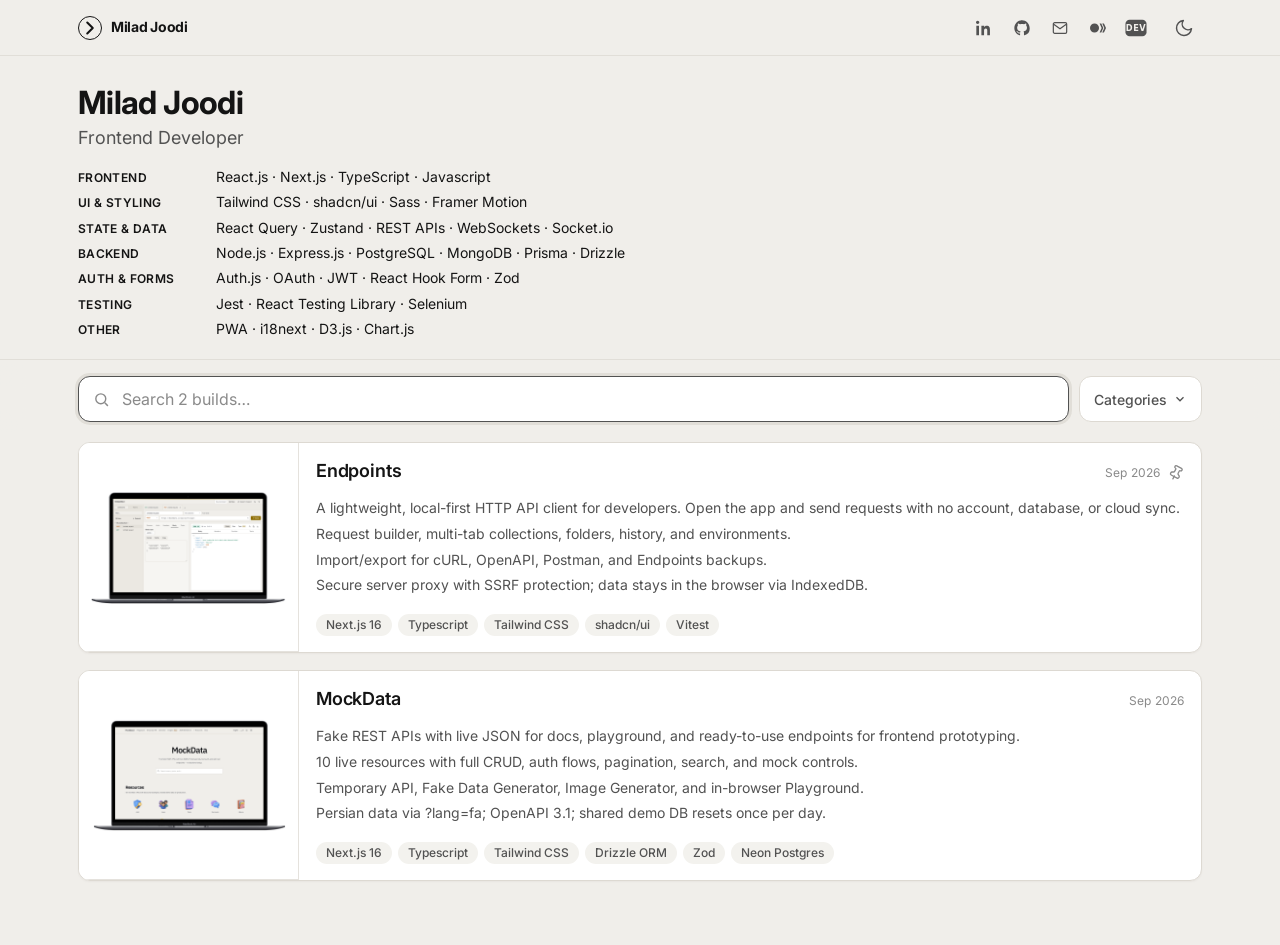
==== commit a9362766: "Add files via upload" ====
--- a/index.html
+++ b/index.html
@@ -27,7 +27,7 @@
 
 <div class="topbar" id="topbar">
   <div class="wrap topbar-inner">
-    <a href="#/" class="mark" id="homeLink"><span class="chip">MJ</span><span class="name">Milad Joodi</span></a>
+    <a href="#/" class="mark" id="homeLink"><span class="chip" aria-hidden="true"><svg viewBox="0 0 24 24" fill="none" stroke="currentColor" stroke-width="2.25" stroke-linecap="round" stroke-linejoin="round"><path d="M9 6l6 6-6 6"/></svg></span><span class="name">Milad Joodi</span></a>
     <div class="topbar-right">
       <div class="contact-icons">
         <a href="https://www.linkedin.com/in/joodi/" target="_blank" rel="noopener" aria-label="LinkedIn">
@@ -80,7 +80,7 @@
         <div class="tech-stack" aria-label="Tech stack">
           <div class="tech-group">
             <span class="tech-label">Frontend</span>
-            <p class="tech-items">React.js · Next.js · Typescript · Javascript</p>
+            <p class="tech-items">React.js · Next.js · TypeScript · Javascript</p>
           </div>
           <div class="tech-group">
             <span class="tech-label">UI &amp; Styling</span>
--- a/assets/styles.css
+++ b/assets/styles.css
@@ -4,19 +4,19 @@
     --bg-grid: rgba(20, 21, 26, 0.04);
     --paper: #ffffff;
     --paper-inset: #e4e1da;
-    --ink: #14151a;
-    --ink-soft: #4a4b52;
-    --ink-faint: #7a7872;
-    --line: #cfc9bd;
-    --line-soft: color-mix(in srgb, #cfc9bd 70%, transparent);
-    --accent: #8f6b09;
+    --ink: #141414;
+    --ink-soft: #525252;
+    --ink-faint: #8a8a8a;
+    --line: #ddd9d2;
+    --line-soft: color-mix(in srgb, #ddd9d2 75%, transparent);
+    --accent: #141414;
     --shadow: 0 1px 0 rgba(20, 21, 26, 0.04);
     --radius: 12px;
     --header-h: 56px;
     --safe-top: env(safe-area-inset-top, 0px);
-    --text-xs: 14px;
-    --text-sm: 15px;
-    --text-base: 17px;
+    --text-xs: 12px;
+    --text-sm: 14px;
+    --text-base: 16px;
     --text-md: 18px;
     --text-lg: 20px;
     color-scheme: light;
@@ -28,11 +28,11 @@
     --paper: #242220;
     --paper-inset: #2e2c29;
     --ink: #f0eeea;
-    --ink-soft: #b8b4ab;
+    --ink-soft: #a3a3a3;
     --ink-faint: #8a8680;
     --line: #3f3c37;
     --line-soft: color-mix(in srgb, #3f3c37 80%, transparent);
-    --accent: #c9a227;
+    --accent: #f0eeea;
     --shadow: 0 1px 0 rgba(0, 0, 0, 0.35);
     color-scheme: dark;
   }
@@ -102,7 +102,7 @@
     border: 1.5px solid var(--accent);
     color: var(--accent);
     font-family: 'Inter', sans-serif;
-    font-size: 13px;
+    font-size: var(--text-xs);
     font-weight: 700;
   }
   .mark .name {
@@ -142,15 +142,24 @@
     cursor: pointer;
     flex-shrink: 0;
     padding: 0;
-    transition: color .15s ease, background-color .15s ease;
-  }
-  .theme-btn:hover {
-    color: var(--ink);
-    background: var(--line-soft);
+    -webkit-tap-highlight-color: transparent;
+    transition: color .15s ease;
+  }
+  .theme-btn:hover,
+  .theme-btn:active,
+  .theme-btn:focus {
+    background: transparent;
+    color: var(--ink);
+  }
+  @media (hover: hover) and (pointer: fine) {
+    .theme-btn:hover { color: var(--ink); }
   }
   .theme-btn:focus-visible {
     outline: 2px solid var(--ink);
     outline-offset: 2px;
+  }
+  .theme-btn:focus:not(:focus-visible) {
+    outline: none;
   }
   .theme-btn svg {
     width: 20px;
@@ -184,9 +193,9 @@
   }
   h1.name {
     font-family: 'Inter', sans-serif;
-    font-size: clamp(1.5rem, 2.8vw, 1.85rem);
+    font-size: clamp(1.75rem, 3vw, 2rem);
     font-weight: 700;
-    line-height: 1.25;
+    line-height: 1.2;
     letter-spacing: -0.02em;
     color: var(--ink);
     margin: 0;
@@ -735,7 +744,7 @@
   }
   .detail-title {
     margin: 0 0 4px;
-    font-size: clamp(1.4rem, 3vw, 1.7rem);
+    font-size: clamp(1.5rem, 3vw, 1.875rem);
     font-weight: 700;
     letter-spacing: -0.03em;
     line-height: 1.2;
@@ -764,20 +773,14 @@
     transition: background-color .15s ease, border-color .15s ease, filter .15s ease;
   }
   .btn-demo {
-    background: var(--accent);
-    color: #fff;
-    border: 1px solid var(--accent);
-  }
-  .btn-demo:hover { filter: brightness(1.08); }
-  :root[data-theme="dark"] .btn-demo {
-    background: color-mix(in srgb, var(--accent) 18%, var(--paper));
-    color: var(--accent);
-    border-color: color-mix(in srgb, var(--accent) 40%, var(--line));
-  }
-  :root[data-theme="dark"] .btn-demo:hover {
+    background: var(--paper);
+    color: var(--ink);
+    border: 1px solid var(--line);
+  }
+  .btn-demo:hover {
     filter: none;
-    background: color-mix(in srgb, var(--accent) 28%, var(--paper));
-    border-color: color-mix(in srgb, var(--accent) 55%, var(--line));
+    border-color: var(--ink-soft);
+    background: var(--paper-inset);
   }
   .btn-github {
     background: var(--paper);
@@ -1131,17 +1134,17 @@
   /* mobile tweaks */
   @media (max-width: 640px) {
     :root {
-      --text-xs: 14px;
-      --text-sm: 15px;
-      --text-base: 17px;
-      --text-md: 18px;
-      --text-lg: 20px;
-    }
-    body { font-size: var(--text-base); line-height: 1.55; }
+      --text-xs: 12px;
+      --text-sm: 14px;
+      --text-base: 16px;
+      --text-md: 17px;
+      --text-lg: 19px;
+    }
+    body { font-size: var(--text-base); line-height: 1.5; }
     .hero { padding: 16px 0 12px; }
-    h1.name { font-size: 1.35rem; line-height: 1.15; }
+    h1.name { font-size: 1.5rem; line-height: 1.2; }
     .hero-sub { margin-top: 0; }
-    .role-line { font-size: var(--text-base); line-height: 1.3; }
+    .role-line { font-size: var(--text-sm); line-height: 1.35; }
     .hero-toggle {
       display: inline-flex;
       align-items: center;
@@ -1265,18 +1268,12 @@
       to { transform: translateY(100%); }
     }
     .card-title { font-size: var(--text-md); }
-    .card-date {
-      font-weight: 400;
-      font-size: 12.5px;
-    }
-    .card-detail { font-size: var(--text-sm); }
+    .card-date { font-size: var(--text-xs); }
     .card-detail p:not(:first-child) { display: none; }
-    .card-tech { font-size: var(--text-xs); padding: 4px 9px; }
+    .card-tech { padding: 4px 9px; }
     .search-box { padding: 10px 12px; }
     .search-box input { font-size: 16px; } /* avoid iOS zoom on focus */
-    .detail-title { font-size: 1.35rem; }
-    .detail-meta { font-size: var(--text-sm); }
-    .detail-back { font-size: var(--text-sm); }
+    .detail-title { font-size: 1.5rem; }
     .detail-section p,
     .detail-features,
     .detail-stack,
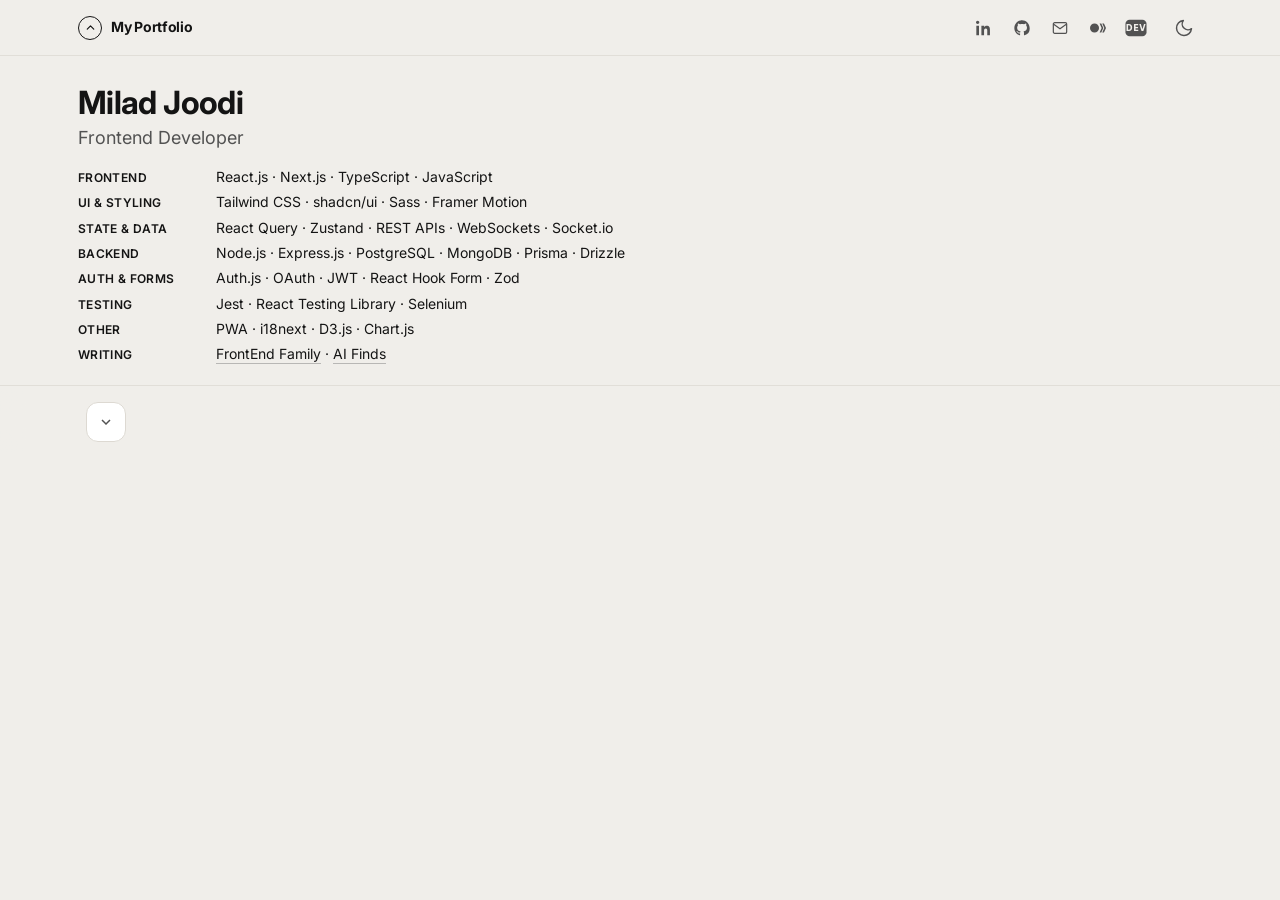
==== commit c80ec9b5: "Update index.html" ====
--- a/index.html
+++ b/index.html
@@ -4,7 +4,7 @@
 <head>
 <meta charset="utf-8">
 <meta name="viewport" content="width=device-width, initial-scale=1, viewport-fit=cover">
-<title>Milad Joodi — Frontend Developer</title>
+<title>My Portfolio</title>
 <link rel="icon" href="assets/favicon.png" type="image/png">
 <script>
   (function () {
@@ -27,7 +27,7 @@
 
 <div class="topbar" id="topbar">
   <div class="wrap topbar-inner">
-    <a href="#/" class="mark" id="homeLink"><span class="chip" aria-hidden="true"><svg viewBox="0 0 24 24" fill="none" stroke="currentColor" stroke-width="2.25" stroke-linecap="round" stroke-linejoin="round"><path d="M9 6l6 6-6 6"/></svg></span><span class="name">Milad Joodi</span></a>
+    <a href="#/" class="mark" id="homeLink"><span class="chip" aria-hidden="true"><svg viewBox="0 0 24 24" fill="none" stroke="currentColor" stroke-width="2.25" stroke-linecap="round" stroke-linejoin="round"><path d="M6 15l6-6 6 6"/></svg></span><span class="name">My Portfolio</span></a>
     <div class="topbar-right">
       <div class="contact-icons">
         <a href="https://www.linkedin.com/in/joodi/" target="_blank" rel="noopener" aria-label="LinkedIn">
@@ -80,7 +80,7 @@
         <div class="tech-stack" aria-label="Tech stack">
           <div class="tech-group">
             <span class="tech-label">Frontend</span>
-            <p class="tech-items">React.js · Next.js · TypeScript · Javascript</p>
+            <p class="tech-items">React.js · Next.js · TypeScript · JavaScript</p>
           </div>
           <div class="tech-group">
             <span class="tech-label">UI &amp; Styling</span>
@@ -106,6 +106,14 @@
             <span class="tech-label">Other</span>
             <p class="tech-items">PWA · i18next · D3.js · Chart.js</p>
           </div>
+          <div class="tech-group">
+            <span class="tech-label">Writing</span>
+            <p class="tech-items">
+              <a href="https://www.linkedin.com/newsletters/frontend-family-%F0%9F%A7%A9-7288134016199778306/" target="_blank" rel="noopener">FrontEnd Family</a>
+              ·
+              <a href="https://www.linkedin.com/newsletters/ai-finds-%F0%9F%93%A2-7484960831105908737/" target="_blank" rel="noopener">AI Finds</a>
+            </p>
+          </div>
         </div>
       </div>
     </div>
@@ -116,19 +124,20 @@
   <div class="filterbar-slide">
     <div class="wrap">
       <div class="filterbar-inner">
-        <div class="search-box">
-          <svg class="search-icon" viewBox="0 0 24 24" fill="none" stroke="currentColor" stroke-width="2"><circle cx="11" cy="11" r="7"/><path d="M21 21l-4.35-4.35"/></svg>
-          <input type="text" id="searchInput" placeholder="Search 1 builds…" aria-label="Search projects" autocomplete="off">
-          <button type="button" class="search-clear" id="searchClear" aria-label="Clear search">×</button>
+        <div class="categories-row">
+          <div class="categories-list" id="categoriesList"></div>
+          <button class="search-toggle" id="searchToggle" type="button" aria-expanded="false" aria-controls="searchPanel" aria-label="Search">
+            <svg viewBox="0 0 24 24" fill="none" stroke="currentColor" stroke-width="2.2" aria-hidden="true"><path d="M6 9l6 6 6-6"/></svg>
+          </button>
         </div>
-        <button class="cat-toggle" id="catToggle" aria-expanded="false" aria-controls="categoriesPanel" aria-label="Categories">
-          <span class="cat-toggle-label">Categories</span>
-          <svg viewBox="0 0 24 24" fill="none" stroke="currentColor" stroke-width="2.2" aria-hidden="true"><path d="M6 9l6 6 6-6"/></svg>
-        </button>
       </div>
-      <div class="categories-panel" id="categoriesPanel">
-        <div class="categories-panel-inner">
-          <div class="categories-list" id="categoriesList"></div>
+      <div class="search-panel" id="searchPanel">
+        <div class="search-panel-inner">
+          <div class="search-box">
+            <svg class="search-icon" viewBox="0 0 24 24" fill="none" stroke="currentColor" stroke-width="2"><circle cx="11" cy="11" r="7"/><path d="M21 21l-4.35-4.35"/></svg>
+            <input type="text" id="searchInput" placeholder="Search builds…" aria-label="Search projects" autocomplete="off">
+            <button type="button" class="search-clear" id="searchClear" aria-label="Clear search">×</button>
+          </div>
         </div>
       </div>
     </div>
--- a/assets/styles.css
+++ b/assets/styles.css
@@ -77,6 +77,9 @@
   .topbar.is-hidden {
     transform: translateY(-100%);
   }
+  .topbar.is-instant {
+    transition: none !important;
+  }
   .topbar-inner {
     display: flex;
     align-items: center;
@@ -101,9 +104,11 @@
     border-radius: 50%;
     border: 1.5px solid var(--accent);
     color: var(--accent);
-    font-family: 'Inter', sans-serif;
-    font-size: var(--text-xs);
-    font-weight: 700;
+  }
+  .mark .chip svg {
+    width: 13px;
+    height: 13px;
+    display: block;
   }
   .mark .name {
     font-family: 'Inter', sans-serif;
@@ -244,6 +249,17 @@
     color: var(--ink);
     line-height: 1.45;
   }
+  .tech-items a {
+    color: inherit;
+    font-weight: 400;
+    text-decoration: none;
+    border-bottom: 1px solid color-mix(in srgb, var(--ink-faint) 55%, transparent);
+    padding-bottom: 1px;
+  }
+  .tech-items a:hover {
+    color: var(--accent);
+    border-bottom-color: var(--accent);
+  }
 
   @media (max-width: 900px) and (min-width: 641px) {
     .tech-group {
@@ -271,10 +287,117 @@
     transform: translateY(calc(-100% - var(--header-h) - var(--safe-top)));
     pointer-events: none;
   }
+  .filterbar.is-instant .filterbar-slide {
+    transition: none !important;
+  }
   .filterbar-inner {
-    display: flex;
-    align-items: stretch;
-    gap: 10px;
+    display: block;
+  }
+
+  .categories-row {
+    display: flex;
+    align-items: center;
+    overflow-x: auto;
+    -webkit-overflow-scrolling: touch;
+    scrollbar-width: none;
+    overscroll-behavior-x: contain;
+    gap: 8px;
+  }
+  .categories-row::-webkit-scrollbar {
+    display: none;
+  }
+  .categories-list {
+    display: flex;
+    flex-wrap: nowrap;
+    align-items: center;
+    gap: 8px;
+    flex: 0 0 auto;
+  }
+  .cat-chip {
+    display: inline-flex;
+    align-items: center;
+    flex-shrink: 0;
+    padding: 7px 13px;
+    background: var(--paper);
+    border: 1.5px solid var(--line);
+    border-radius: 999px;
+    font-size: var(--text-xs);
+    font-weight: 500;
+    color: var(--ink-soft);
+    cursor: pointer;
+    transition: border-color .15s ease, background .15s ease, color .15s ease;
+    font-family: inherit;
+    white-space: nowrap;
+  }
+  .cat-chip:hover {
+    border-color: var(--ink-soft);
+    color: var(--ink);
+  }
+  .cat-chip.is-active {
+    background: var(--paper-inset);
+    border-color: var(--ink-soft);
+    color: var(--ink);
+  }
+  .cat-chip.is-active:hover {
+    background: var(--paper-inset);
+    border-color: var(--ink);
+    color: var(--ink);
+  }
+
+  .search-toggle {
+    display: inline-flex;
+    align-items: center;
+    justify-content: center;
+    flex-shrink: 0;
+    width: 40px;
+    height: 40px;
+    padding: 0;
+    background: var(--paper);
+    border: 1.5px solid var(--line);
+    border-radius: var(--radius);
+    color: var(--ink-soft);
+    cursor: pointer;
+    transition: border-color .15s ease, background .15s ease, color .15s ease, transform .28s cubic-bezier(0.4, 0, 0.2, 1);
+  }
+  .search-toggle:hover {
+    border-color: var(--ink-soft);
+    color: var(--ink);
+  }
+  .search-toggle[aria-expanded="true"] {
+    border-color: var(--ink-soft);
+    color: var(--ink);
+    background: var(--paper-inset);
+  }
+  .search-toggle svg {
+    width: 16px;
+    height: 16px;
+    transition: transform .28s cubic-bezier(0.4, 0, 0.2, 1);
+  }
+  .search-toggle[aria-expanded="true"] svg {
+    transform: rotate(180deg);
+  }
+
+  .search-panel {
+    display: grid;
+    grid-template-rows: 0fr;
+    transition: grid-template-rows 0.32s cubic-bezier(0.4, 0, 0.2, 1);
+  }
+  .search-panel.is-open {
+    grid-template-rows: 1fr;
+  }
+  .search-panel-inner {
+    overflow: hidden;
+    min-height: 0;
+  }
+  .search-panel .search-box {
+    margin-top: 10px;
+    opacity: 0;
+    transform: translateY(-6px);
+    transition: opacity 0.25s ease, transform 0.28s cubic-bezier(0.4, 0, 0.2, 1);
+  }
+  .search-panel.is-open .search-box {
+    opacity: 1;
+    transform: translateY(0);
   }
 
   .search-box {
@@ -325,94 +448,6 @@
   .search-clear.is-visible { display: flex; }
   .search-clear:hover { color: var(--ink); }
 
-  .cat-toggle {
-    display: inline-flex;
-    align-items: center;
-    gap: 6px;
-    padding: 11px 14px;
-    background: var(--paper);
-    border: 1.5px solid var(--line);
-    border-radius: var(--radius);
-    color: var(--ink-soft);
-    font-family: inherit;
-    font-size: var(--text-sm);
-    font-weight: 500;
-    cursor: pointer;
-    white-space: nowrap;
-    transition: border-color .15s ease, background .15s ease, color .15s ease;
-  }
-  .cat-toggle:hover {
-    border-color: var(--ink-soft);
-    color: var(--ink);
-  }
-  .cat-toggle[aria-expanded="true"] {
-    border-color: var(--ink-soft);
-    color: var(--ink);
-    background: var(--paper-inset);
-  }
-  .cat-toggle svg {
-    width: 14px;
-    height: 14px;
-    transition: transform .28s cubic-bezier(0.4, 0, 0.2, 1);
-  }
-  .cat-toggle[aria-expanded="true"] svg {
-    transform: rotate(180deg);
-  }
-
-  .categories-panel {
-    display: grid;
-    grid-template-rows: 0fr;
-    transition: grid-template-rows 0.32s cubic-bezier(0.4, 0, 0.2, 1);
-  }
-  .categories-panel.is-open {
-    grid-template-rows: 1fr;
-  }
-  .categories-panel-inner {
-    overflow: hidden;
-    min-height: 0;
-  }
-  .categories-list {
-    display: flex;
-    flex-wrap: wrap;
-    gap: 8px;
-    padding: 12px 0 4px;
-    opacity: 0;
-    transform: translateY(-6px);
-    transition: opacity 0.25s ease, transform 0.28s cubic-bezier(0.4, 0, 0.2, 1);
-  }
-  .categories-panel.is-open .categories-list {
-    opacity: 1;
-    transform: translateY(0);
-  }
-  .cat-chip {
-    display: inline-flex;
-    align-items: center;
-    padding: 7px 13px;
-    background: var(--paper);
-    border: 1.5px solid var(--line);
-    border-radius: 999px;
-    font-size: var(--text-xs);
-    font-weight: 500;
-    color: var(--ink-soft);
-    cursor: pointer;
-    transition: border-color .15s ease, background .15s ease, color .15s ease;
-    font-family: inherit;
-  }
-  .cat-chip:hover {
-    border-color: var(--ink-soft);
-    color: var(--ink);
-  }
-  .cat-chip.is-active {
-    background: var(--paper-inset);
-    border-color: var(--ink-soft);
-    color: var(--ink);
-  }
-  .cat-chip.is-active:hover {
-    background: var(--paper-inset);
-    border-color: var(--ink);
-    color: var(--ink);
-  }
-
   .result-count {
     display: none;
   }
@@ -486,7 +521,7 @@
     height: 100%;
     object-fit: contain;
     object-position: center;
-    padding: 12px;
+    padding: 14px;
     opacity: 0;
     transition: opacity .35s ease;
     position: relative;
@@ -756,20 +791,24 @@
   }
   .detail-actions {
     display: flex;
-    flex-wrap: wrap;
-    gap: 8px;
+    flex-wrap: nowrap;
+    gap: 6px;
+    align-items: stretch;
   }
   .btn-demo,
   .btn-github {
     display: inline-flex;
     align-items: center;
     justify-content: center;
-    min-height: 40px;
-    padding: 9px 16px;
-    border-radius: 9px;
-    font-size: var(--text-sm);
+    flex: 0 1 auto;
+    min-width: 0;
+    min-height: 36px;
+    padding: 7px 10px;
+    border-radius: 8px;
+    font-size: var(--text-xs);
     font-weight: 600;
     text-decoration: none;
+    white-space: nowrap;
     transition: background-color .15s ease, border-color .15s ease, filter .15s ease;
   }
   .btn-demo {
@@ -793,6 +832,103 @@
   }
 
   .gallery-section { margin-bottom: 28px; }
+  .gallery-main {
+    position: absolute;
+    inset: 0;
+    background: transparent;
+    cursor: zoom-in;
+    border: 0;
+    padding: 0;
+    width: 100%;
+    display: flex;
+    align-items: center;
+    justify-content: center;
+    overflow: hidden;
+  }
+  .gallery-main.is-video {
+    cursor: default;
+    background: #111;
+  }
+  .gallery-stack {
+    position: relative;
+    width: 100%;
+    height: 100%;
+  }
+  .gallery-video-layer {
+    display: none;
+    position: absolute;
+    inset: 0;
+    width: 100%;
+    height: 100%;
+    object-fit: contain;
+    background: #111;
+    z-index: 1;
+  }
+  .gallery-video-layer.is-show {
+    display: block;
+  }
+  .gallery-video-cover {
+    position: absolute;
+    inset: 0;
+    z-index: 2;
+    display: flex;
+    align-items: center;
+    justify-content: center;
+    border: 0;
+    padding: 0;
+    cursor: pointer;
+    background: color-mix(in srgb, #000 55%, transparent);
+    transition: background .2s ease;
+  }
+  .gallery-video-cover:hover {
+    background: color-mix(in srgb, #000 62%, transparent);
+  }
+  .gallery-video-cover:hover .gallery-video-play {
+    transform: scale(1.05);
+    background: color-mix(in srgb, #000 38%, transparent);
+  }
+  .gallery-video-cover[hidden] {
+    display: none !important;
+  }
+  .gallery-video-play {
+    width: 58px;
+    height: 58px;
+    border-radius: 50%;
+    background: color-mix(in srgb, #000 40%, transparent);
+    border: 1.5px solid color-mix(in srgb, #fff 50%, transparent);
+    box-shadow: 0 2px 14px rgba(0, 0, 0, 0.25);
+    display: inline-flex;
+    align-items: center;
+    justify-content: center;
+    color: color-mix(in srgb, #fff 92%, transparent);
+    padding-left: 2px;
+    transition: transform .2s ease, background .2s ease, border-color .2s ease, color .2s ease;
+  }
+  .gallery-video-play svg {
+    display: block;
+  }
+  .gallery-thumb.is-video {
+    position: relative;
+  }
+  .gallery-thumb-play {
+    position: absolute;
+    inset: 0;
+    margin: auto;
+    width: 22px;
+    height: 22px;
+    border-radius: 50%;
+    background: color-mix(in srgb, #000 55%, transparent);
+    pointer-events: none;
+  }
+  .gallery-thumb-play::before {
+    content: '';
+    position: absolute;
+    left: 8px;
+    top: 6px;
+    border-style: solid;
+    border-width: 5px 0 5px 8px;
+    border-color: transparent transparent transparent #fff;
+  }
   .gallery-head {
     display: flex;
     flex-wrap: wrap;
@@ -853,8 +989,9 @@
   }
   .gallery-stage {
     position: relative;
+    aspect-ratio: 16 / 10;
     min-height: 200px;
-    background: var(--paper-inset);
+    background: #fff;
   }
   .gallery-stage.is-loading {
     aspect-ratio: 16 / 10;
@@ -881,7 +1018,7 @@
     position: absolute;
     top: 50%;
     transform: translateY(-50%);
-    z-index: 3;
+    z-index: 20;
     width: 34px;
     height: 34px;
     border: 0;
@@ -904,42 +1041,26 @@
   }
   .gallery-prev { left: 8px; }
   .gallery-next { right: 8px; }
-  .gallery-main {
-    position: relative;
-    background: transparent;
-    cursor: zoom-in;
-    border: 0;
-    padding: 0;
-    width: 100%;
-    display: block;
-    overflow: hidden;
-  }
-  .gallery-stack {
-    position: relative;
-    display: block;
-  }
   .gallery-layer {
     display: block;
     width: 100%;
-    height: auto;
+    height: 100%;
+    object-fit: contain;
     opacity: 0;
     transition: opacity 0.35s ease;
     pointer-events: none;
     z-index: 0;
+    background: #fff;
   }
   .gallery-layer.is-show {
-    position: relative;
+    position: absolute;
+    inset: 0;
     opacity: 1;
     z-index: 1;
   }
   .gallery-layer:not(.is-show) {
     position: absolute;
-    left: 0;
-    top: 0;
-    width: 100%;
-    height: 100%;
-    object-fit: contain;
-    object-position: center top;
+    inset: 0;
   }
   @media (prefers-reduced-motion: reduce) {
     .gallery-layer { transition: none; }
@@ -1191,14 +1312,15 @@
       z-index: 1;
       width: 100%;
       max-height: min(78vh, 640px);
-      overflow: auto;
+      overflow: hidden;
+      display: flex;
+      flex-direction: column;
       background: var(--bg);
       border-radius: 16px 16px 0 0;
       border-top: 1px solid var(--line-soft);
-      padding: 14px 16px calc(18px + env(safe-area-inset-bottom, 0px));
+      padding: 14px 16px 0;
       box-shadow: 0 -10px 40px color-mix(in srgb, var(--ink) 10%, transparent);
       animation: stackUp .28s cubic-bezier(0.4, 0, 0.2, 1) both;
-      -webkit-overflow-scrolling: touch;
     }
     .stack-sheet.is-closing .stack-sheet-panel {
       animation: stackDown .28s cubic-bezier(0.4, 0, 0.2, 1) both;
@@ -1208,12 +1330,12 @@
       align-items: center;
       justify-content: space-between;
       gap: 12px;
-      margin-bottom: 14px;
-      position: sticky;
-      top: 0;
+      margin: 0 0 12px;
+      position: relative;
+      z-index: 2;
+      flex-shrink: 0;
       background: var(--bg);
-      padding-bottom: 4px;
-      z-index: 1;
+      padding-bottom: 2px;
     }
     .stack-sheet-head h2 {
       margin: 0;
@@ -1238,7 +1360,15 @@
       justify-content: center;
       padding: 0;
     }
-    .tech-stack { gap: 10px; max-width: none; }
+    .tech-stack {
+      gap: 10px;
+      max-width: none;
+      overflow: auto;
+      flex: 1 1 auto;
+      min-height: 0;
+      padding-bottom: calc(18px + env(safe-area-inset-bottom, 0px));
+      -webkit-overflow-scrolling: touch;
+    }
     .tech-group {
       grid-template-columns: 1fr;
       row-gap: 2px;
@@ -1280,15 +1410,10 @@
     .detail-related { font-size: var(--text-base); }
     .btn-demo,
     .btn-github { font-size: var(--text-sm); }
-    .cat-toggle {
-      padding: 0 12px;
-      gap: 0;
-      align-self: stretch;
-      justify-content: center;
-      min-width: 44px;
-    }
-    .cat-toggle-label { display: none; }
-    .cat-toggle svg { width: 18px; height: 18px; }
+    .search-toggle {
+      width: 38px;
+      height: 38px;
+    }
     .cat-chip { font-size: var(--text-xs); padding: 6px 11px; }
     .contact-icons a { width: 30px; height: 30px; }
     .filterbar-slide { padding: 10px 0; }
@@ -1296,16 +1421,28 @@
       flex-direction: column;
       align-items: stretch;
     }
-    .detail-actions { width: 100%; }
+    .detail-actions {
+      width: 100%;
+      gap: 5px;
+    }
     .btn-demo,
     .btn-github {
-      flex: 1 1 auto;
-      min-height: 44px;
-    }
-    .gallery-main { aspect-ratio: auto; }
+      flex: 1 1 0;
+      min-width: 0;
+      min-height: 40px;
+      padding: 8px 4px;
+      font-size: 11px;
+    }
     .gallery-nav { display: none; }
     .gallery-stage { min-height: 160px; }
-    .gallery-stage.is-loading { aspect-ratio: 4 / 3; }
+    .gallery-video-play {
+      width: 52px;
+      height: 52px;
+    }
+    .gallery-video-play svg {
+      width: 22px;
+      height: 22px;
+    }
     .gallery-head { margin-bottom: 10px; }
     .gallery-device-btn {
       min-height: 40px;
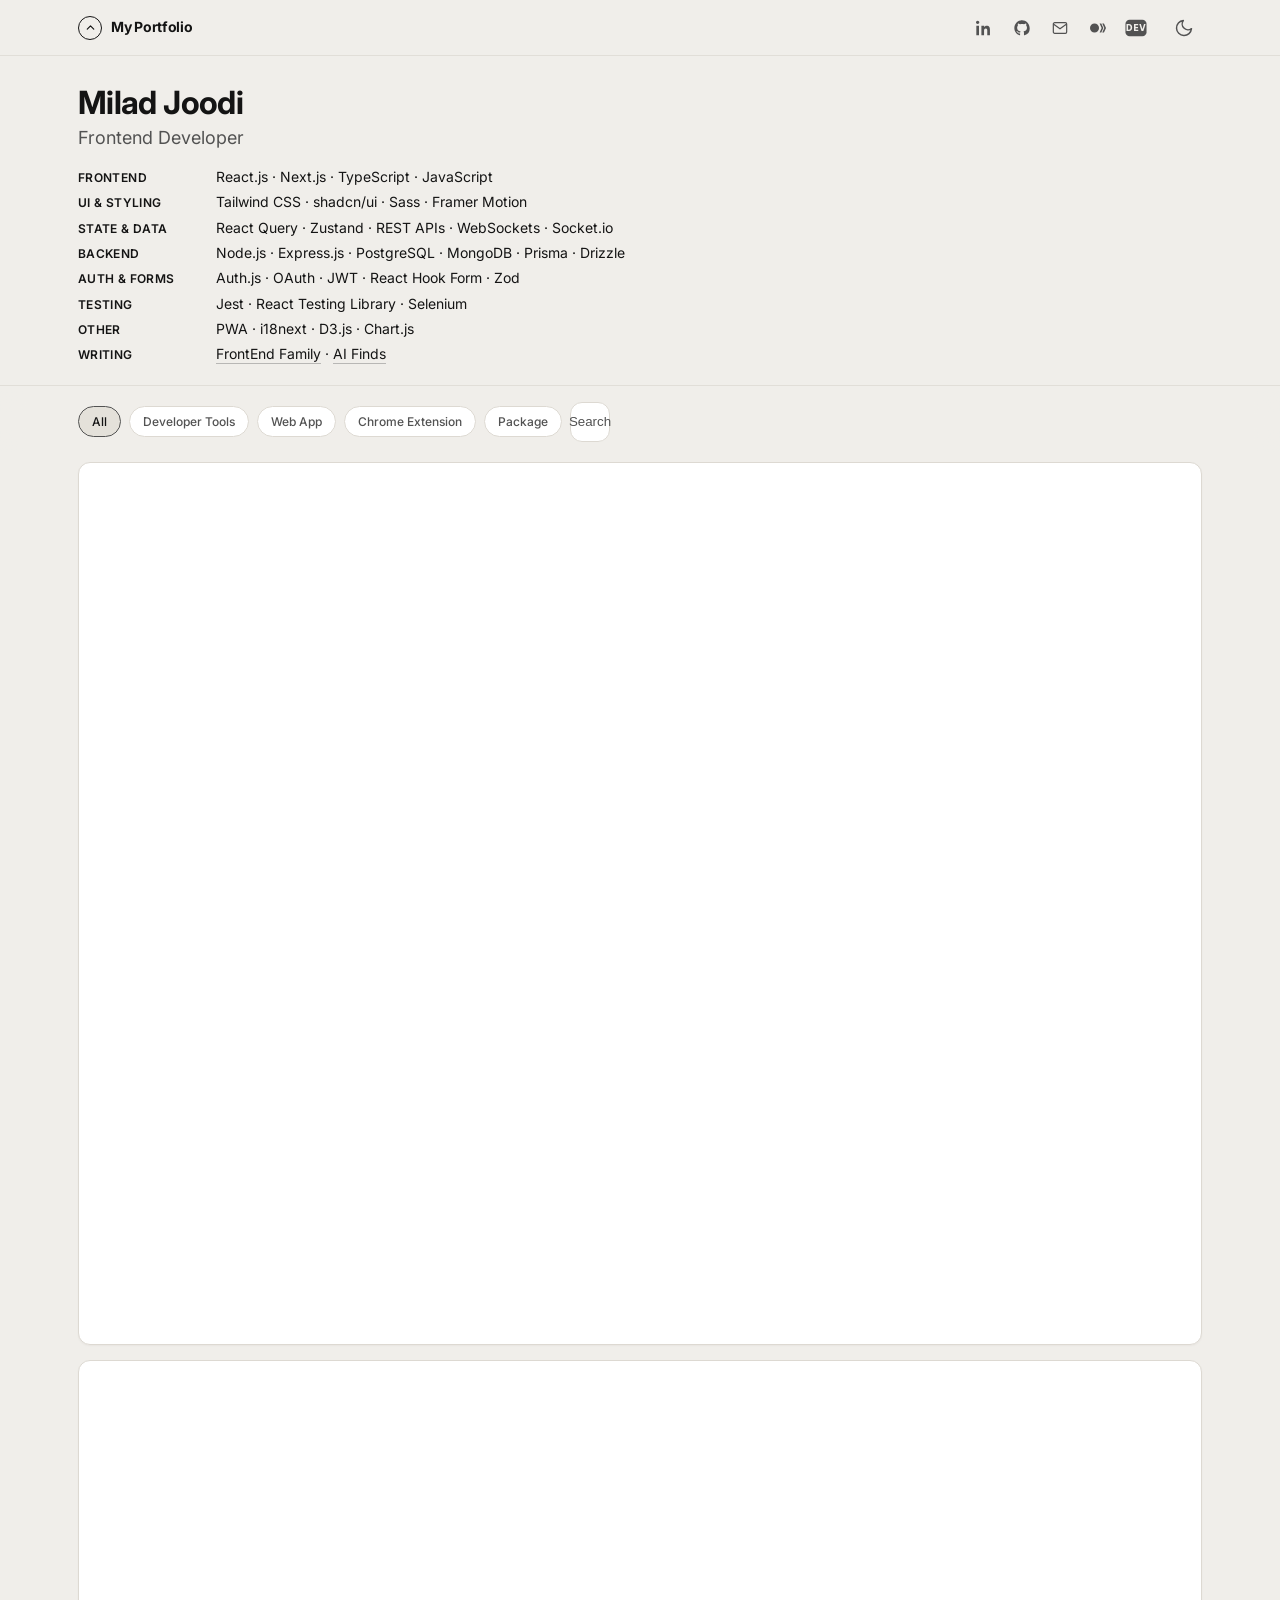
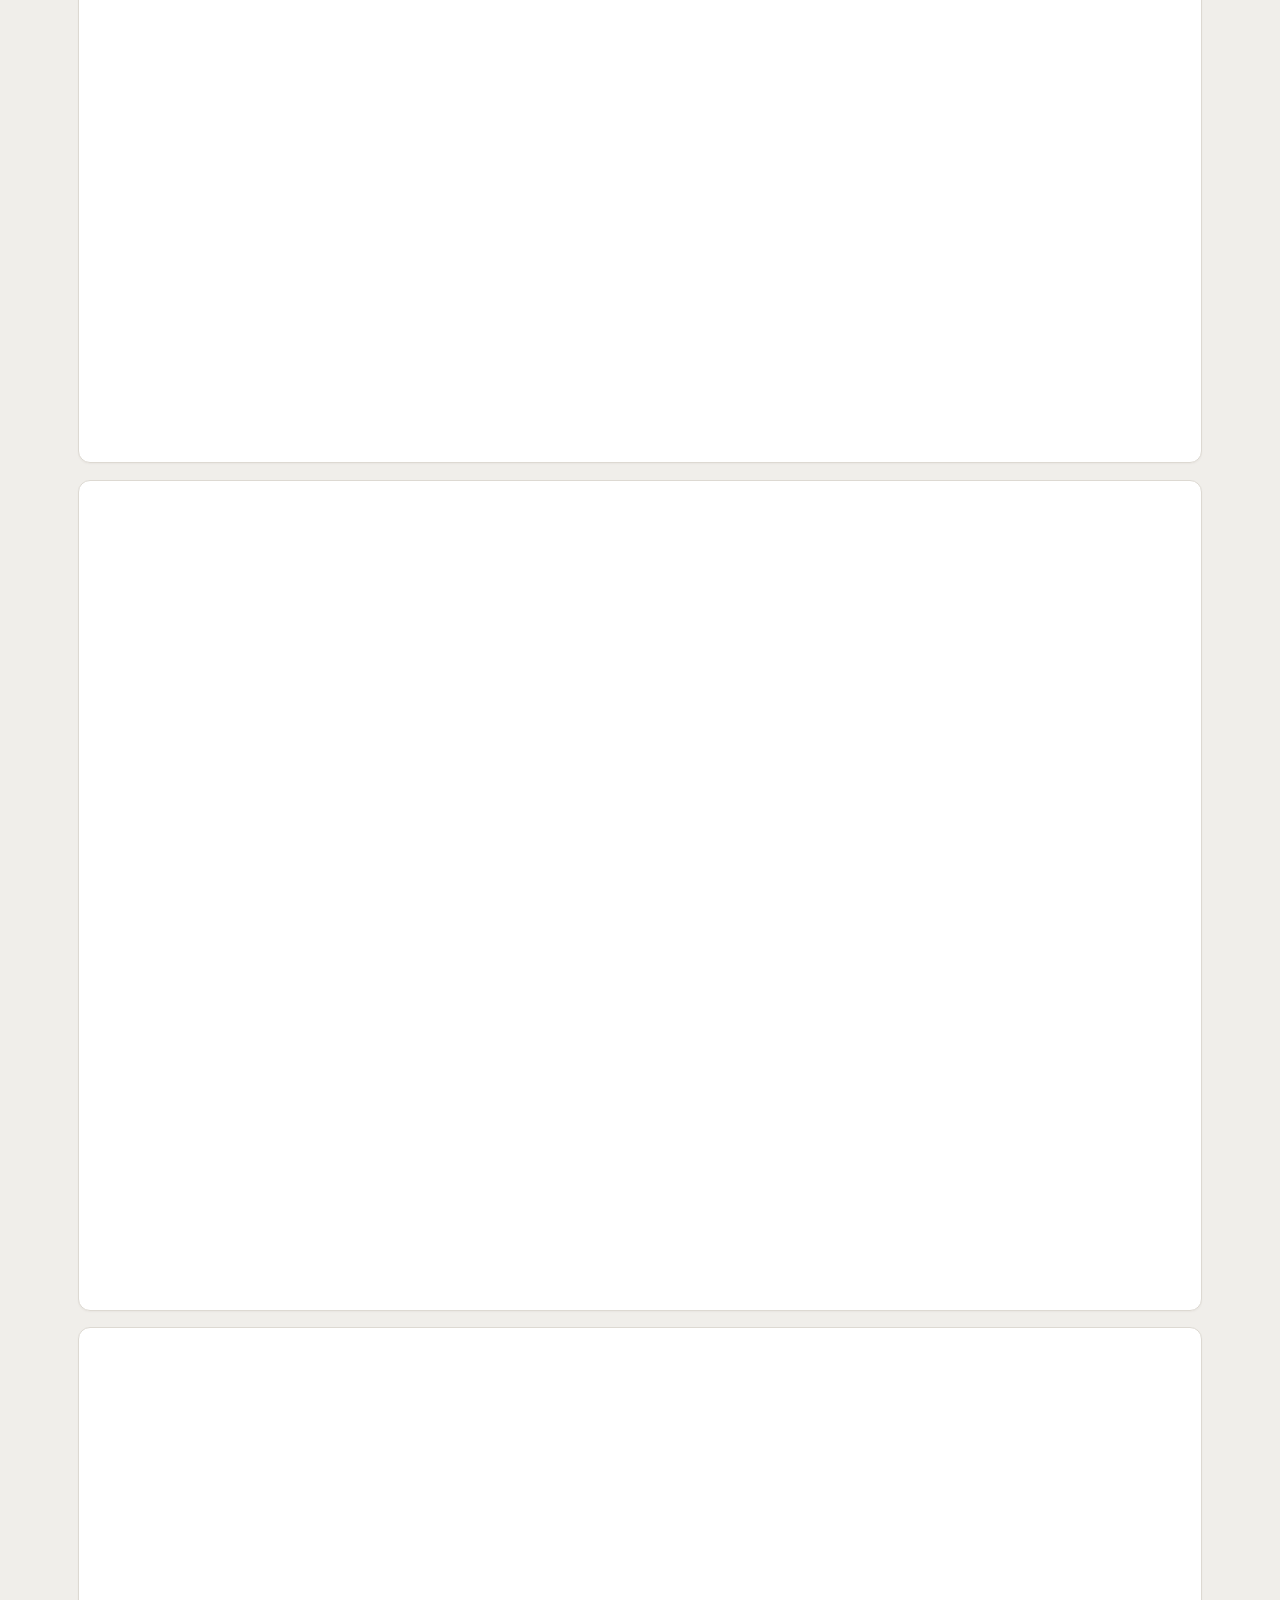
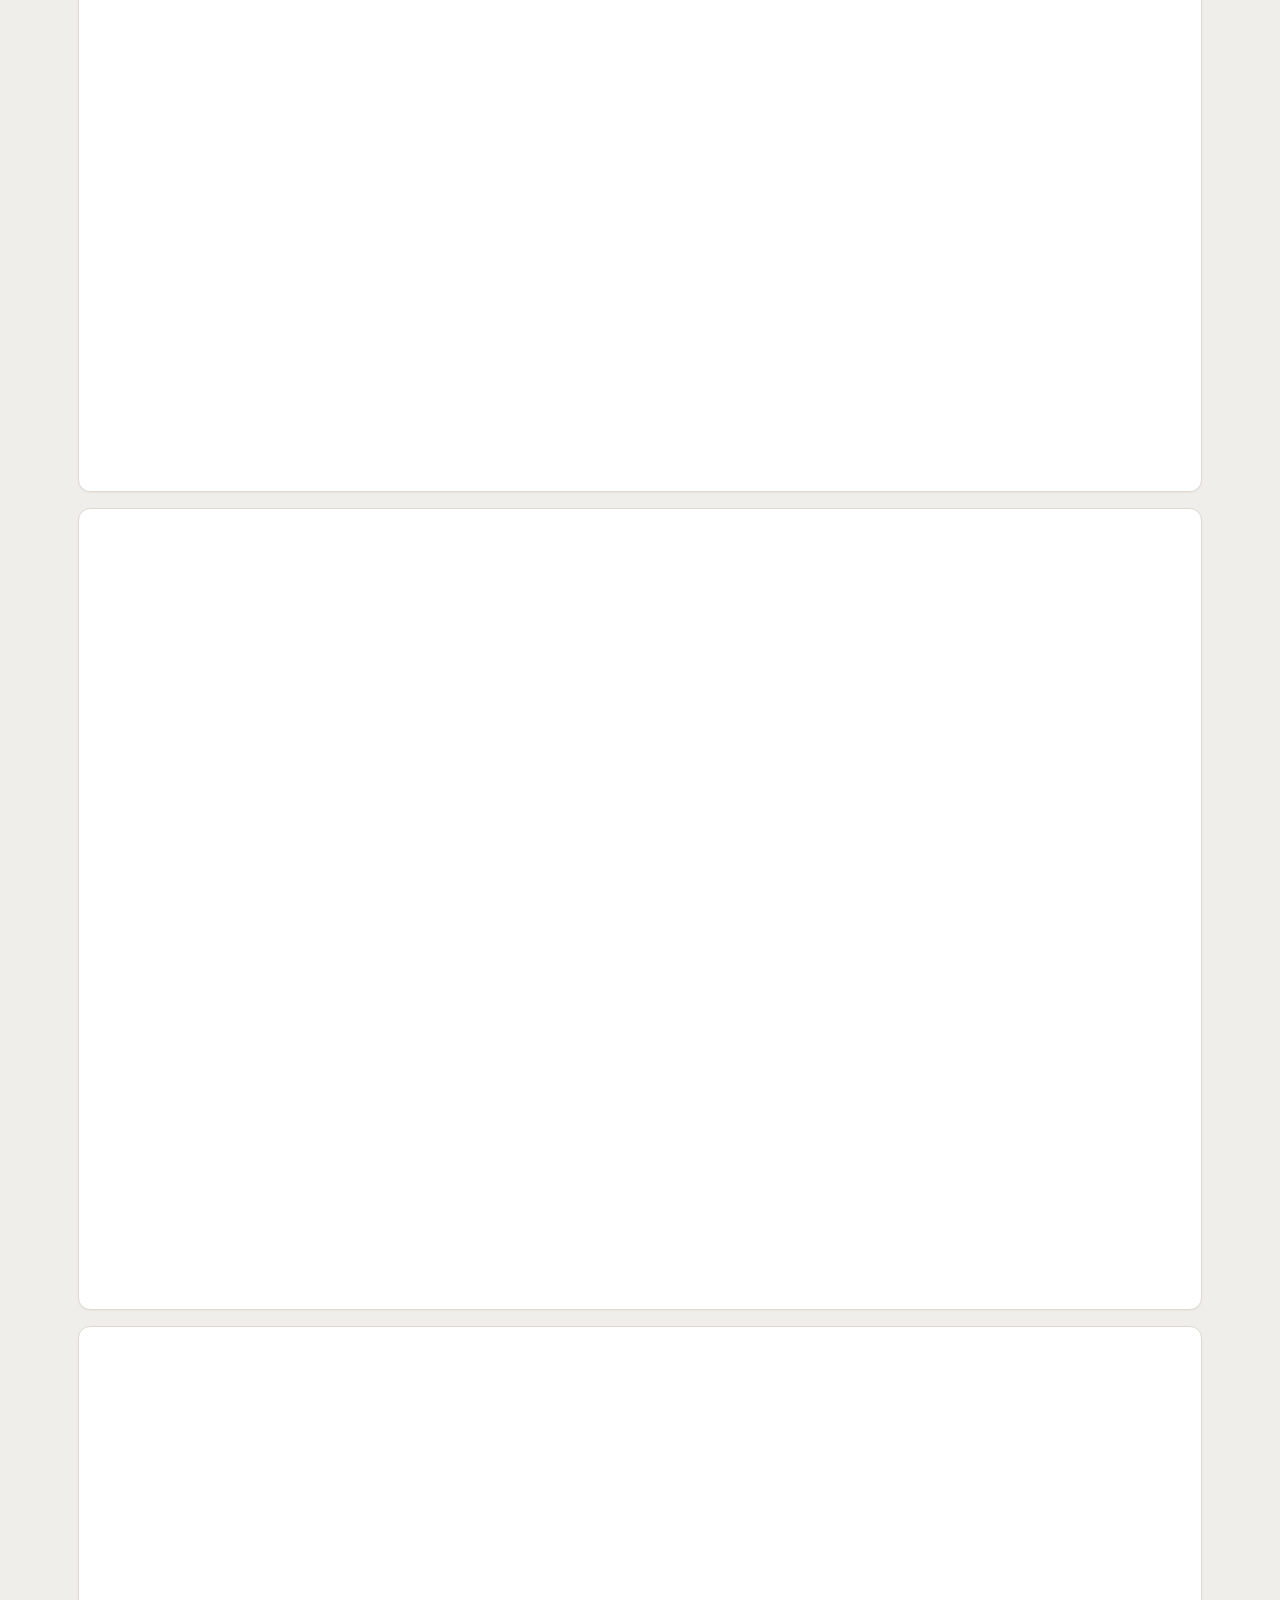
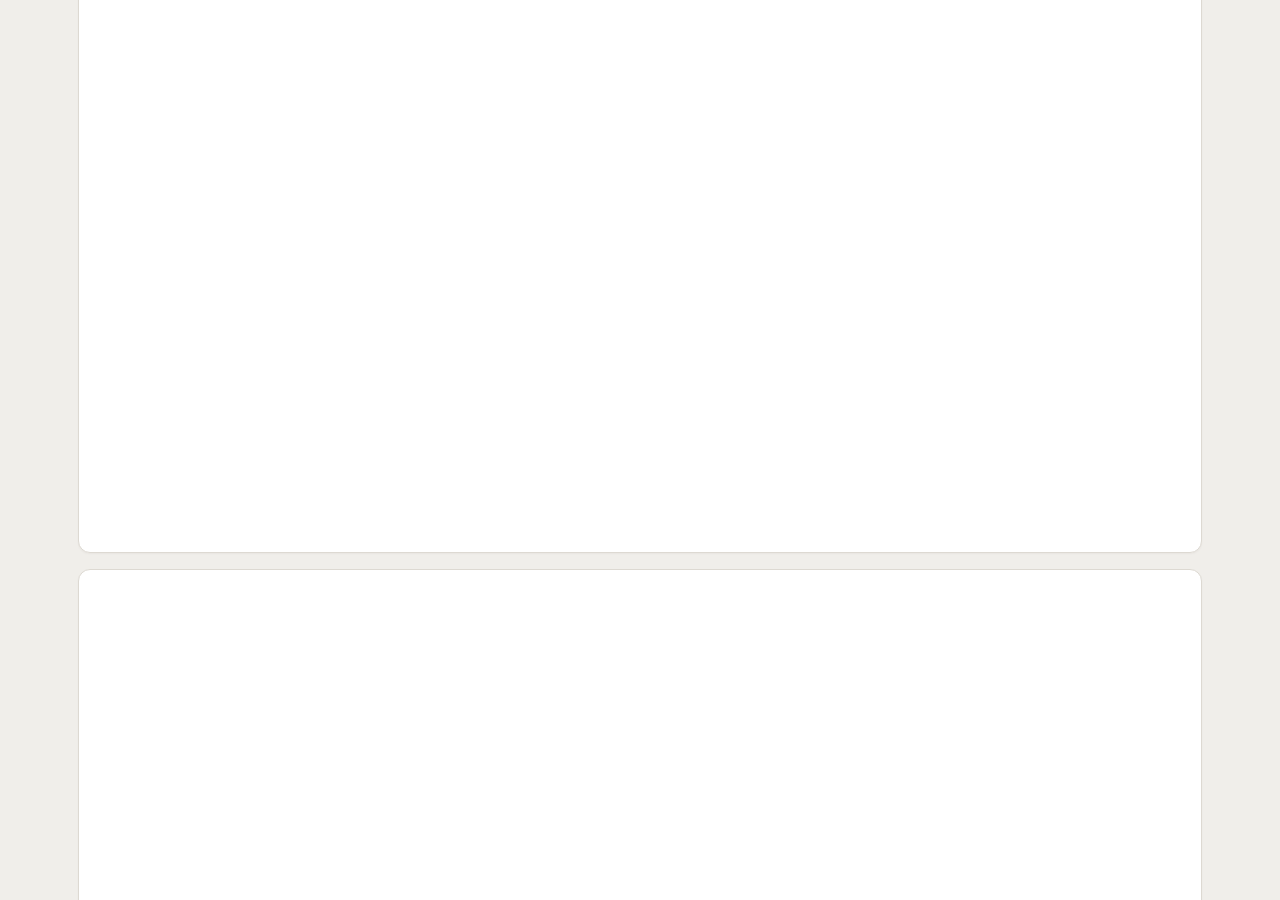
==== commit 66500ced: "Update index.html" ====
--- a/index.html
+++ b/index.html
@@ -127,6 +127,7 @@
         <div class="categories-row">
           <div class="categories-list" id="categoriesList"></div>
           <button class="search-toggle" id="searchToggle" type="button" aria-expanded="false" aria-controls="searchPanel" aria-label="Search">
+            <span class="search-toggle-label">Search</span>
             <svg viewBox="0 0 24 24" fill="none" stroke="currentColor" stroke-width="2.2" aria-hidden="true"><path d="M6 9l6 6 6-6"/></svg>
           </button>
         </div>
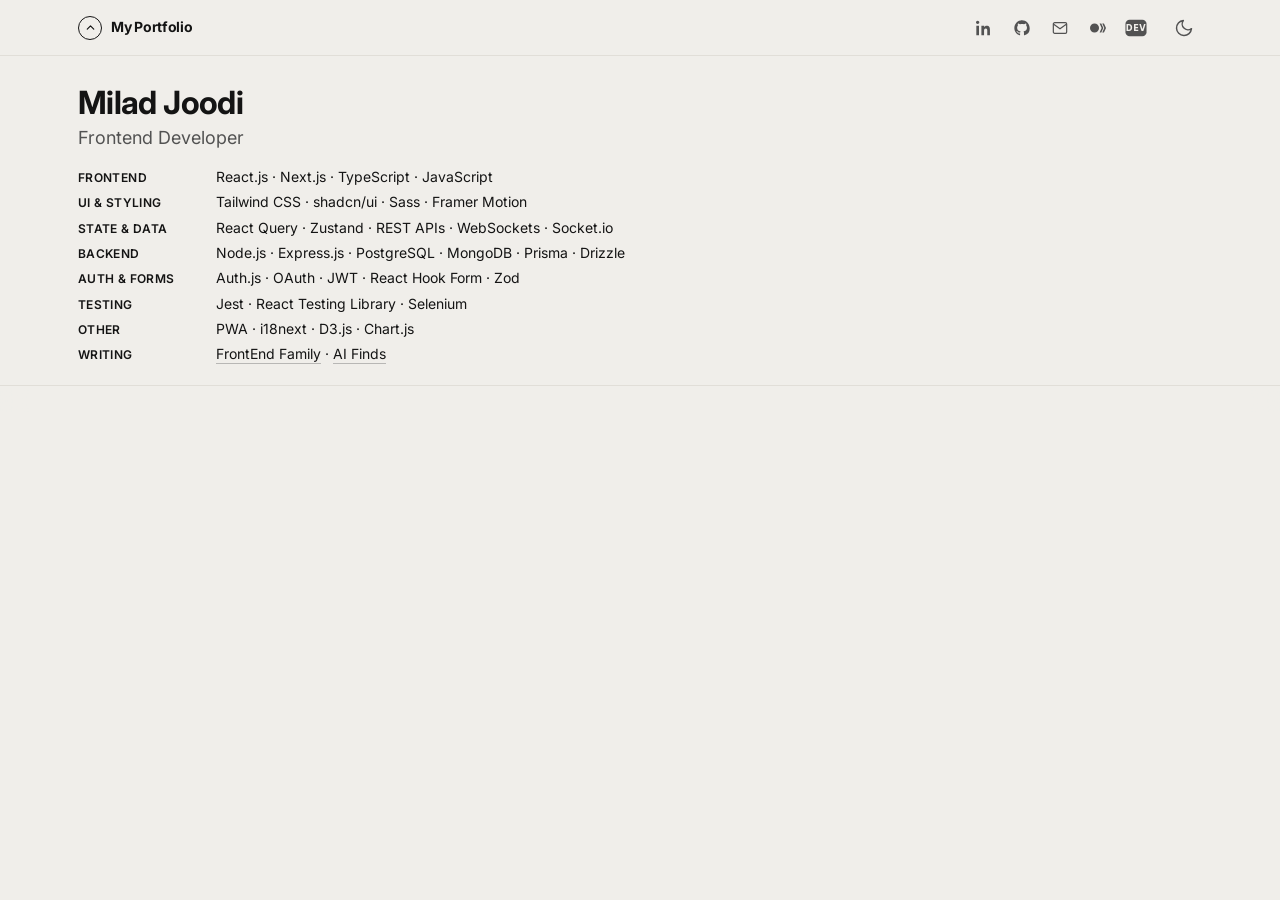
==== commit 641780c6: "Update index.html" ====
--- a/index.html
+++ b/index.html
@@ -126,19 +126,6 @@
       <div class="filterbar-inner">
         <div class="categories-row">
           <div class="categories-list" id="categoriesList"></div>
-          <button class="search-toggle" id="searchToggle" type="button" aria-expanded="false" aria-controls="searchPanel" aria-label="Search">
-            <span class="search-toggle-label">Search</span>
-            <svg viewBox="0 0 24 24" fill="none" stroke="currentColor" stroke-width="2.2" aria-hidden="true"><path d="M6 9l6 6 6-6"/></svg>
-          </button>
-        </div>
-      </div>
-      <div class="search-panel" id="searchPanel">
-        <div class="search-panel-inner">
-          <div class="search-box">
-            <svg class="search-icon" viewBox="0 0 24 24" fill="none" stroke="currentColor" stroke-width="2"><circle cx="11" cy="11" r="7"/><path d="M21 21l-4.35-4.35"/></svg>
-            <input type="text" id="searchInput" placeholder="Search builds…" aria-label="Search projects" autocomplete="off">
-            <button type="button" class="search-clear" id="searchClear" aria-label="Clear search">×</button>
-          </div>
         </div>
       </div>
     </div>
--- a/assets/styles.css
+++ b/assets/styles.css
@@ -290,6 +290,7 @@
   .filterbar.is-instant .filterbar-slide {
     transition: none !important;
   }
+
   .filterbar-inner {
     display: block;
   }
@@ -317,7 +318,9 @@
     display: inline-flex;
     align-items: center;
     flex-shrink: 0;
-    padding: 7px 13px;
+    box-sizing: border-box;
+    min-height: 34px;
+    padding: 0 13px;
     background: var(--paper);
     border: 1.5px solid var(--line);
     border-radius: 999px;
@@ -349,14 +352,20 @@
     align-items: center;
     justify-content: center;
     flex-shrink: 0;
-    width: 40px;
-    height: 40px;
-    padding: 0;
+    box-sizing: border-box;
+    gap: 6px;
+    min-height: 34px;
+    height: 34px;
+    padding: 0 12px;
     background: var(--paper);
     border: 1.5px solid var(--line);
-    border-radius: var(--radius);
-    color: var(--ink-soft);
+    border-radius: 999px;
+    color: var(--ink-soft);
+    font-family: inherit;
+    font-size: var(--text-xs);
+    font-weight: 500;
     cursor: pointer;
+    white-space: nowrap;
     transition: border-color .15s ease, background .15s ease, color .15s ease, transform .28s cubic-bezier(0.4, 0, 0.2, 1);
   }
   .search-toggle:hover {
@@ -369,8 +378,8 @@
     background: var(--paper-inset);
   }
   .search-toggle svg {
-    width: 16px;
-    height: 16px;
+    width: 14px;
+    height: 14px;
     transition: transform .28s cubic-bezier(0.4, 0, 0.2, 1);
   }
   .search-toggle[aria-expanded="true"] svg {
@@ -404,11 +413,13 @@
     display: flex;
     align-items: center;
     gap: 10px;
+    box-sizing: border-box;
+    min-height: 34px;
     border: 1.5px solid var(--line);
-    border-radius: var(--radius);
-    padding: 11px 14px;
+    border-radius: 999px;
+    padding: 0 14px;
     background: var(--paper);
-    flex: 1;
+    width: 100%;
     min-width: 0;
     box-shadow: 0 1px 2px rgba(0,0,0,0.03);
     transition: border-color .15s ease, box-shadow .15s ease;
@@ -424,7 +435,7 @@
     background: transparent;
     color: var(--ink);
     font-family: inherit;
-    font-size: var(--text-base);
+    font-size: var(--text-sm);
     width: 100%;
     min-width: 0;
   }
@@ -1411,10 +1422,13 @@
     .btn-demo,
     .btn-github { font-size: var(--text-sm); }
     .search-toggle {
-      width: 38px;
-      height: 38px;
-    }
-    .cat-chip { font-size: var(--text-xs); padding: 6px 11px; }
+      width: 34px;
+      padding: 0;
+      gap: 0;
+    }
+    .search-toggle-label { display: none; }
+    .cat-chip { font-size: var(--text-xs); padding: 0 11px; }
+    .search-box { padding: 0 12px; }
     .contact-icons a { width: 30px; height: 30px; }
     .filterbar-slide { padding: 10px 0; }
     .detail-header {
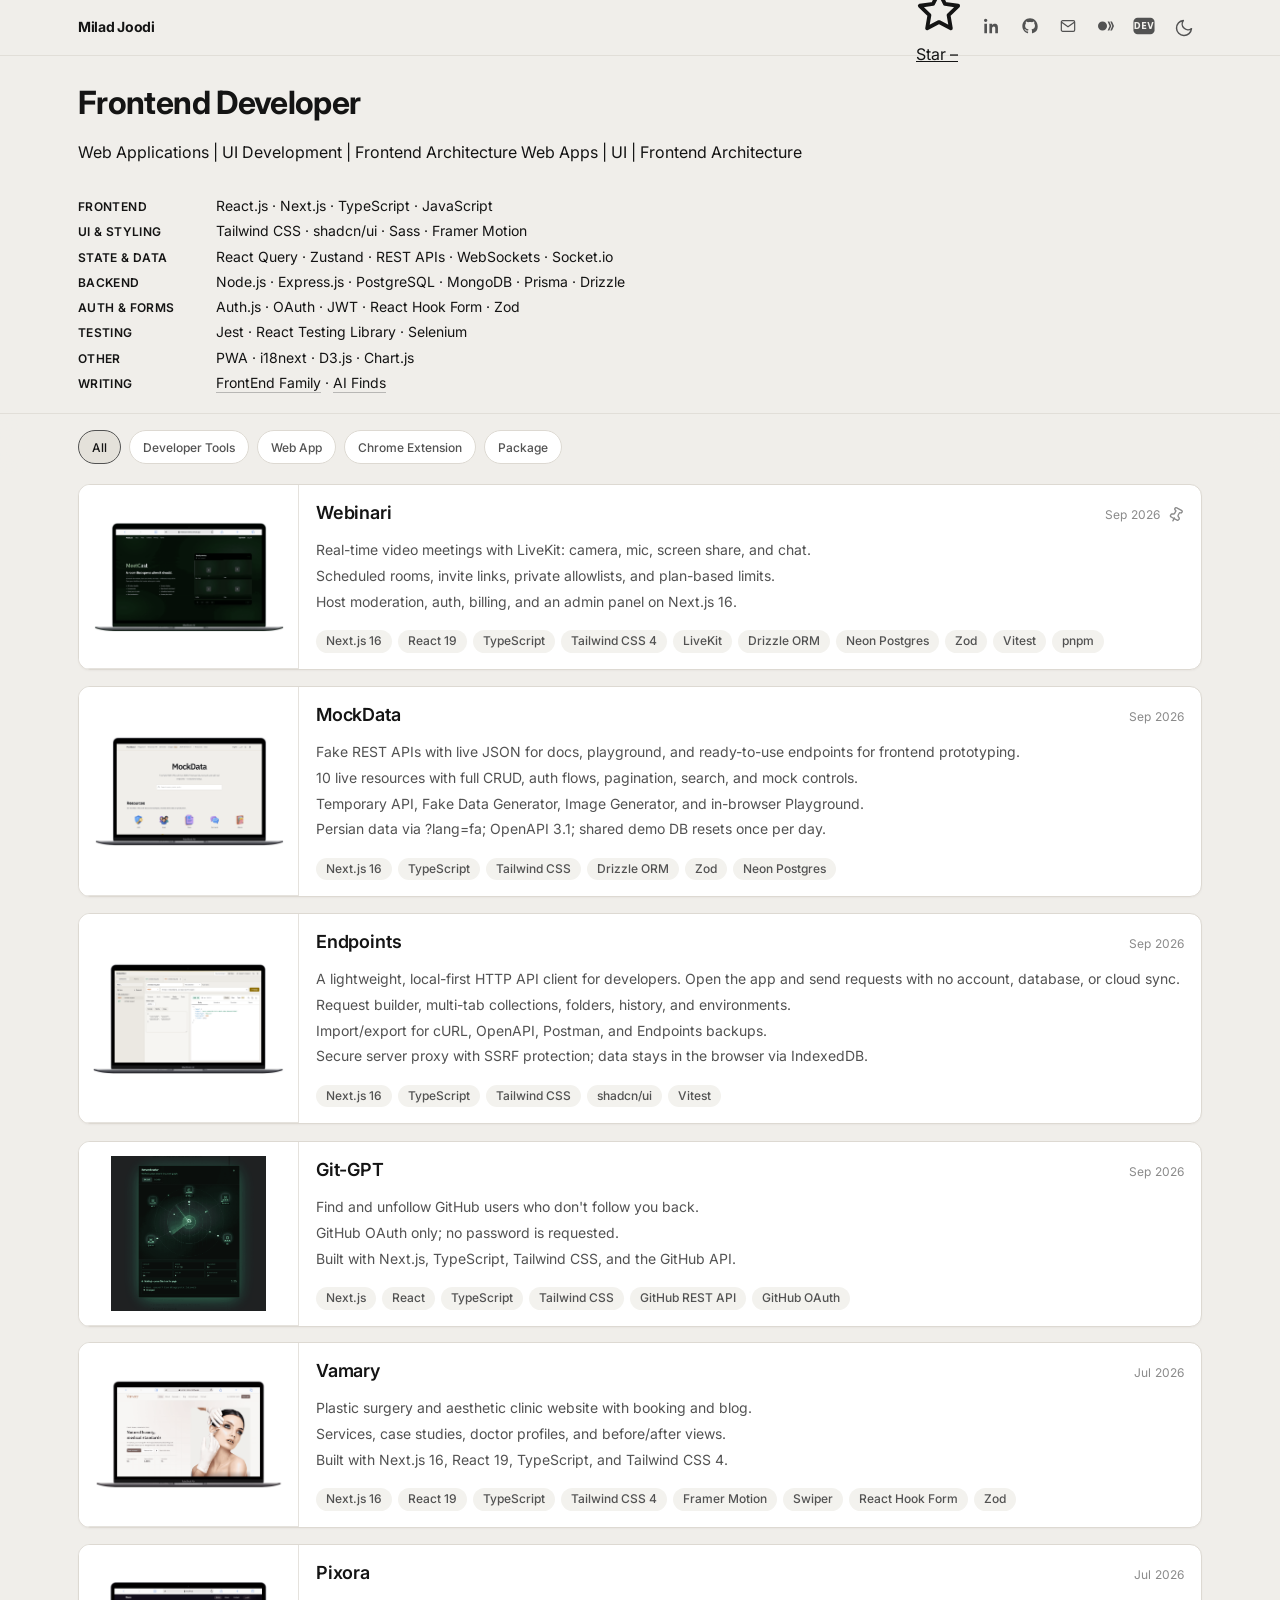
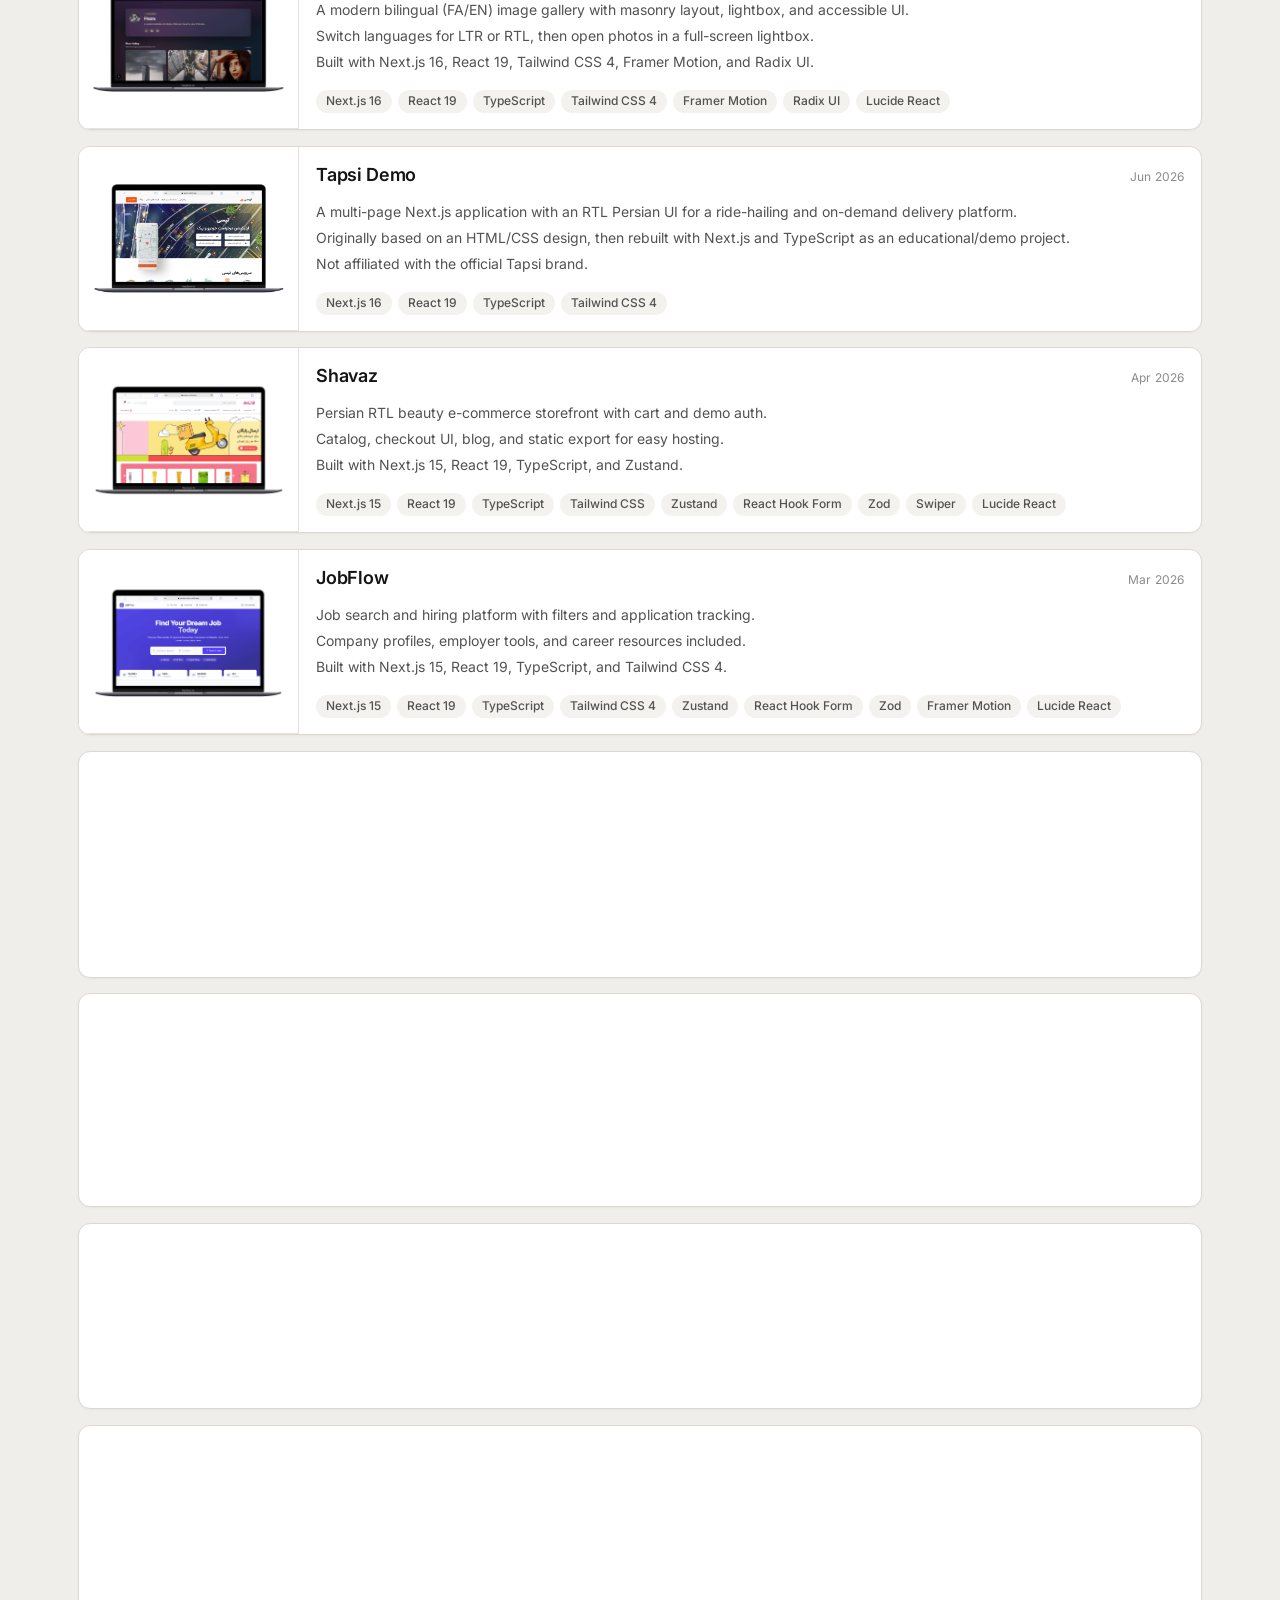
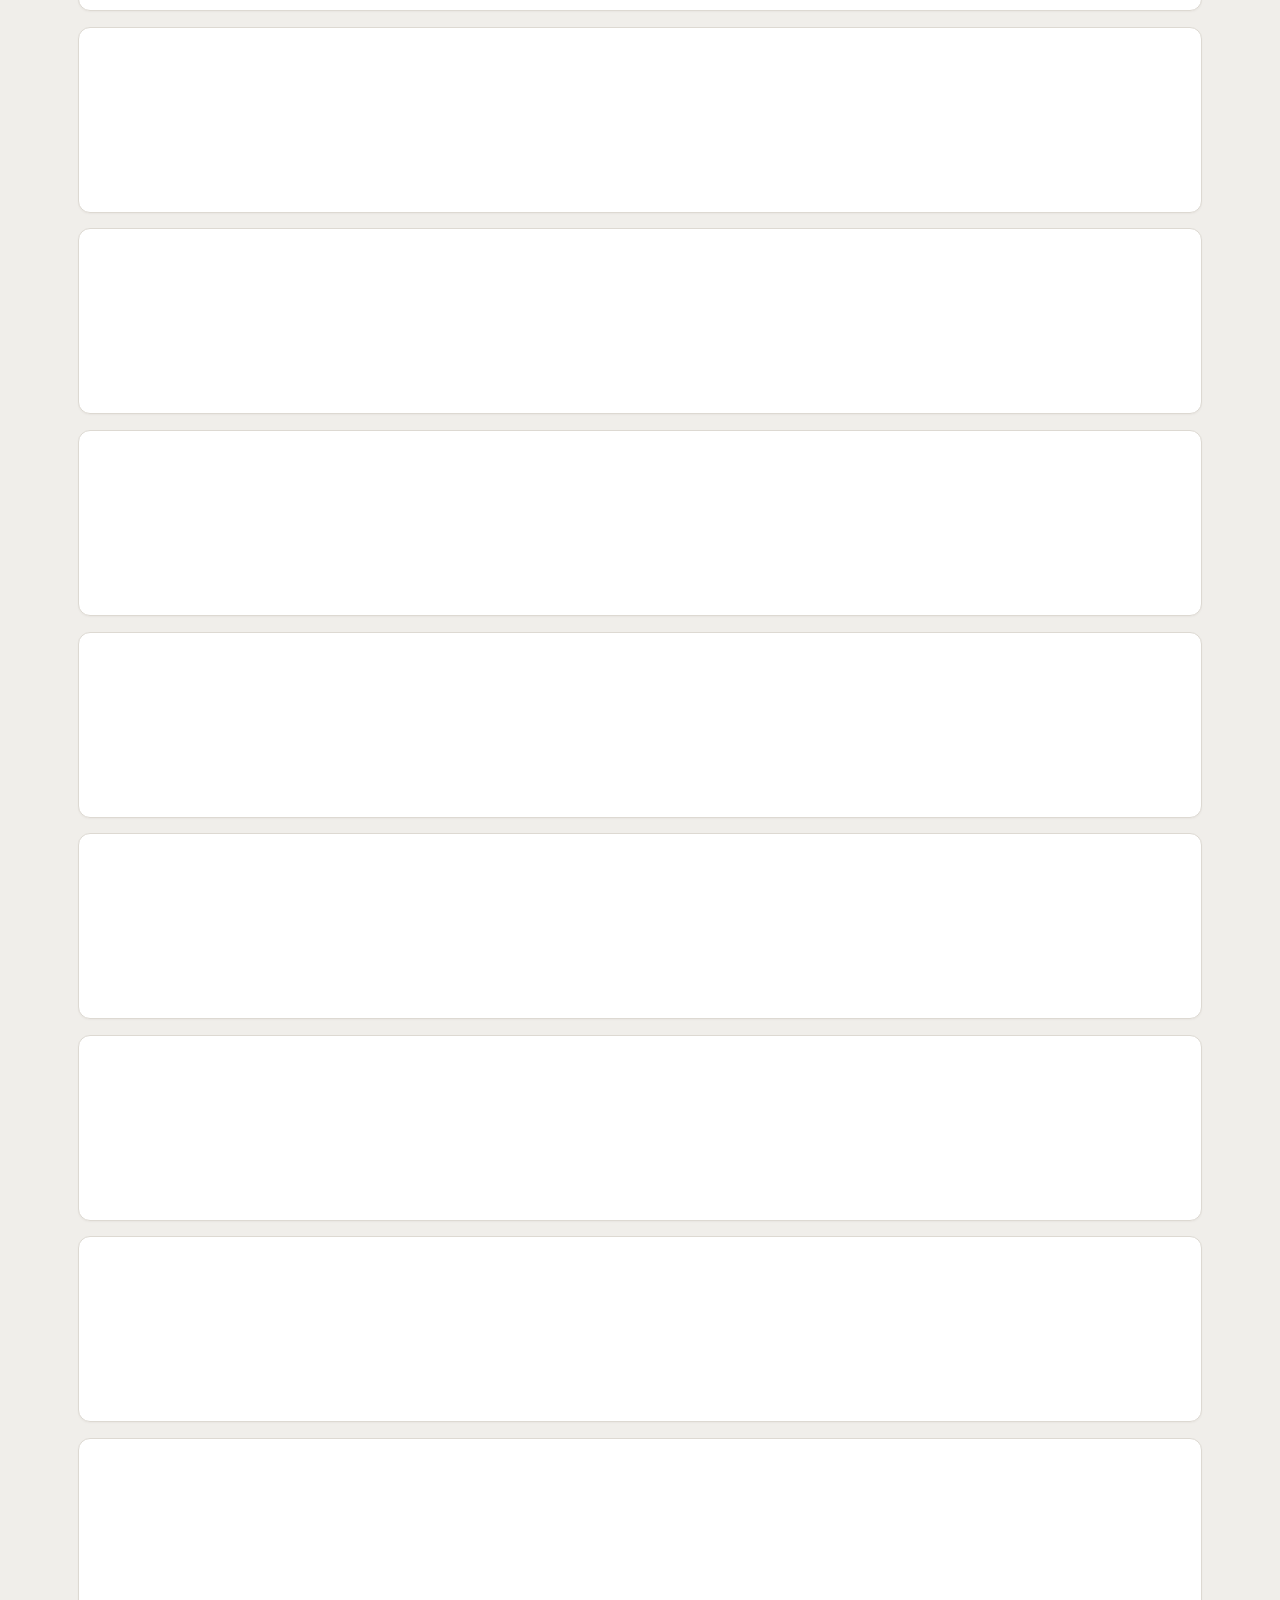
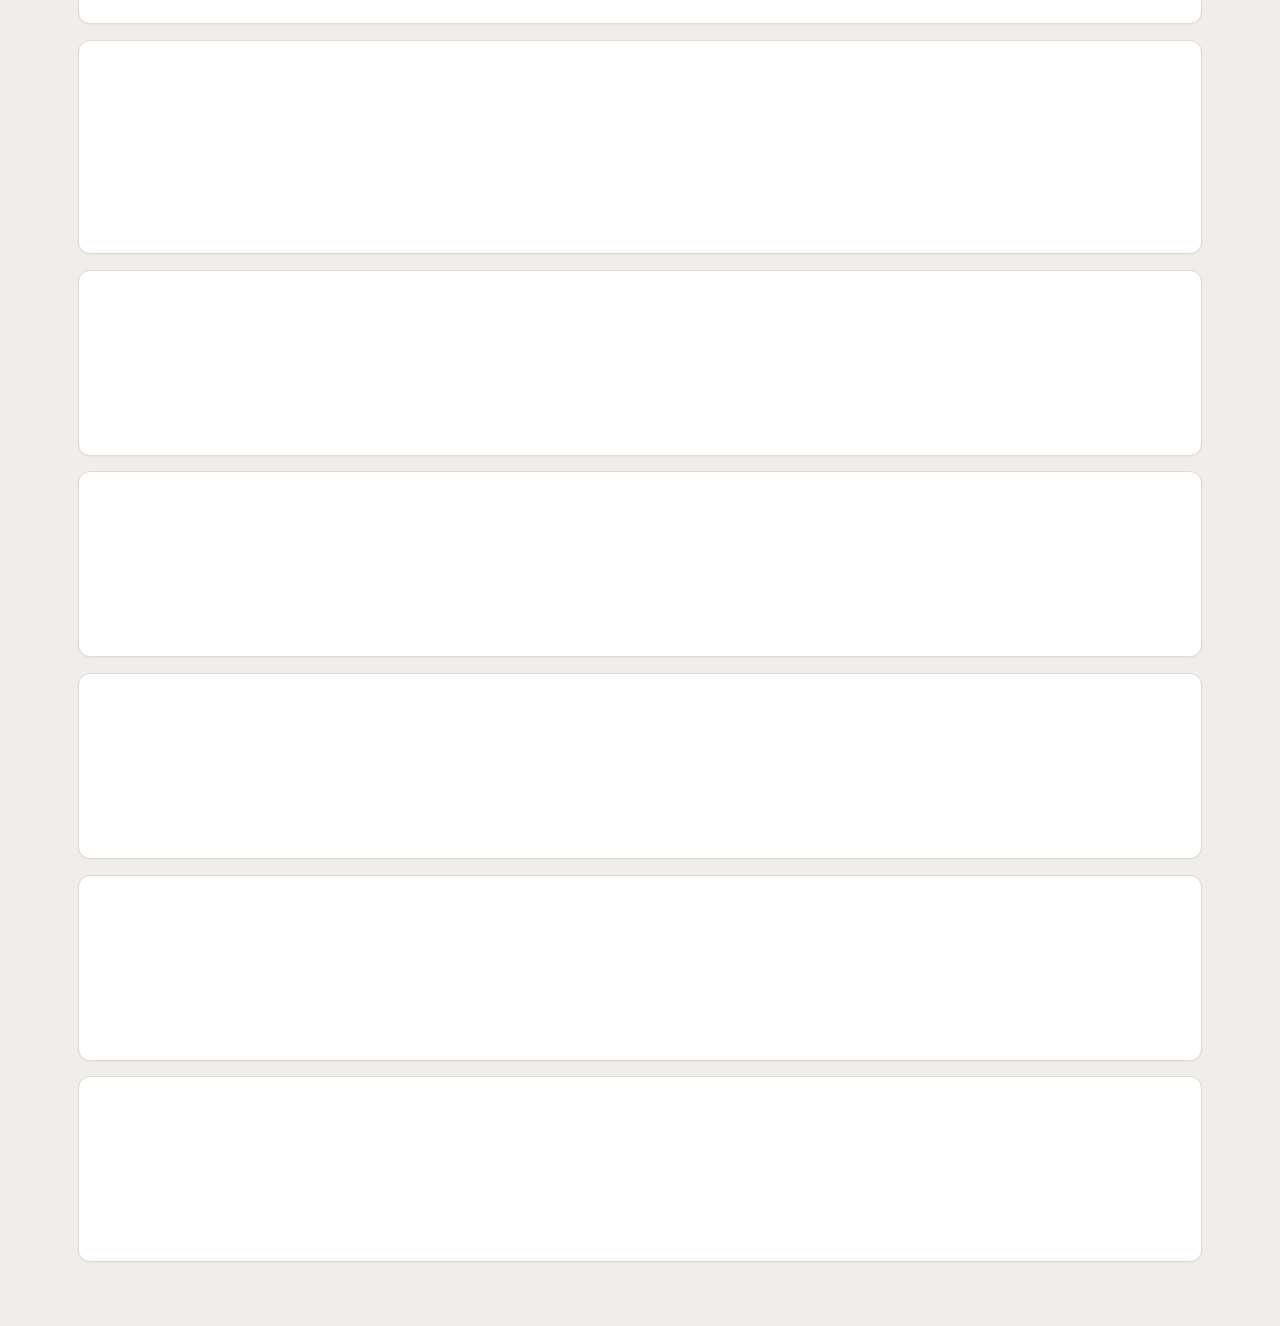
==== commit 890e62b9: "Add files via upload" ====
--- a/index.html
+++ b/index.html
@@ -4,7 +4,7 @@
 <head>
 <meta charset="utf-8">
 <meta name="viewport" content="width=device-width, initial-scale=1, viewport-fit=cover">
-<title>My Portfolio</title>
+<title>Milad Joodi</title>
 <link rel="icon" href="assets/favicon.png" type="image/png">
 <script>
   (function () {
@@ -27,8 +27,13 @@
 
 <div class="topbar" id="topbar">
   <div class="wrap topbar-inner">
-    <a href="#/" class="mark" id="homeLink"><span class="chip" aria-hidden="true"><svg viewBox="0 0 24 24" fill="none" stroke="currentColor" stroke-width="2.25" stroke-linecap="round" stroke-linejoin="round"><path d="M6 15l6-6 6 6"/></svg></span><span class="name">My Portfolio</span></a>
+    <a href="#/" class="mark" id="homeLink"><span class="name">Milad Joodi</span></a>
     <div class="topbar-right">
+      <a class="star-btn" id="githubStar" href="https://github.com/MiladJoodi/MiladJoodi.github.io" target="_blank" rel="noopener" aria-label="Star this portfolio on GitHub">
+        <svg viewBox="0 0 24 24" fill="none" stroke="currentColor" stroke-width="2" stroke-linecap="round" stroke-linejoin="round" aria-hidden="true"><polygon points="12 2 15.09 8.26 22 9.27 17 14.14 18.18 21.02 12 17.77 5.82 21.02 7 14.14 2 9.27 8.91 8.26 12 2"/></svg>
+        <span class="star-label">Star</span>
+        <span class="star-count" id="githubStarCount">–</span>
+      </a>
       <div class="contact-icons">
         <a href="https://www.linkedin.com/in/joodi/" target="_blank" rel="noopener" aria-label="LinkedIn">
           <svg viewBox="0 0 24 24" fill="currentColor"><path d="M4.98 3.5C4.98 4.88 3.87 6 2.5 6S0 4.88 0 3.5 1.12 1 2.5 1s2.48 1.12 2.48 2.5zM.5 8.5h4V23h-4V8.5zM8.5 8.5h3.8v2h.05c.53-1 1.83-2.06 3.77-2.06 4.03 0 4.78 2.65 4.78 6.1V23h-4v-6.75c0-1.6-.03-3.66-2.23-3.66-2.24 0-2.58 1.75-2.58 3.55V23h-4V8.5z"/></svg>
@@ -48,11 +53,11 @@
             <text class="dev-label" x="12" y="15.5" text-anchor="middle" font-size="9" font-weight="700" font-family="system-ui, -apple-system, sans-serif" letter-spacing="0.6">DEV</text>
           </svg>
         </a>
+        <button class="theme-btn" id="themeToggle" aria-label="Toggle dark mode" type="button">
+          <svg class="icon-moon" viewBox="0 0 24 24" fill="none" stroke="currentColor" stroke-width="1.75" stroke-linecap="round" stroke-linejoin="round" aria-hidden="true"><path d="M21 12.79A9 9 0 1 1 11.21 3 7 7 0 0 0 21 12.79z"/></svg>
+          <svg class="icon-sun" viewBox="0 0 24 24" fill="none" stroke="currentColor" stroke-width="1.75" stroke-linecap="round" stroke-linejoin="round" aria-hidden="true"><circle cx="12" cy="12" r="4"/><path d="M12 2v2M12 20v2M4.93 4.93l1.41 1.41M17.66 17.66l1.41 1.41M2 12h2M20 12h2M4.93 19.07l1.41-1.41M17.66 6.34l1.41-1.41"/></svg>
+        </button>
       </div>
-      <button class="theme-btn" id="themeToggle" aria-label="Toggle dark mode" type="button">
-        <svg class="icon-moon" viewBox="0 0 24 24" fill="none" stroke="currentColor" stroke-width="1.75" stroke-linecap="round" stroke-linejoin="round" aria-hidden="true"><path d="M21 12.79A9 9 0 1 1 11.21 3 7 7 0 0 0 21 12.79z"/></svg>
-        <svg class="icon-sun" viewBox="0 0 24 24" fill="none" stroke="currentColor" stroke-width="1.75" stroke-linecap="round" stroke-linejoin="round" aria-hidden="true"><circle cx="12" cy="12" r="4"/><path d="M12 2v2M12 20v2M4.93 4.93l1.41 1.41M17.66 17.66l1.41 1.41M2 12h2M20 12h2M4.93 19.07l1.41-1.41M17.66 6.34l1.41-1.41"/></svg>
-      </button>
     </div>
   </div>
 </div>
@@ -63,9 +68,14 @@
 <div id="listView">
 <section class="hero" id="hero">
   <div class="wrap">
-    <h1 class="name">Milad Joodi</h1>
+    <h1 class="name">Frontend Developer</h1>
     <div class="hero-sub">
-      <p class="role-line">Frontend Developer</p>
+      <div class="hero-copy">
+        <p class="hero-tagline">
+          <span class="tagline-full">Web Applications | UI Development | Frontend Architecture</span>
+          <span class="tagline-short">Web Apps | UI | Frontend Architecture</span>
+        </p>
+      </div>
       <button type="button" class="hero-toggle" id="heroToggle" aria-expanded="false" aria-controls="stackSheet" aria-label="Show tech stack">
         Tech stack
       </button>
--- a/assets/styles.css
+++ b/assets/styles.css
@@ -176,7 +176,7 @@
   :root[data-theme="dark"] .theme-btn .icon-sun { display: block; }
   :root[data-theme="dark"] .theme-btn .icon-moon { display: none; }
 
-  /* space for fixed header only — search lives in document flow after hero */
+  /* space for fixed header only */
   .top-spacer {
     height: calc(var(--header-h) + var(--safe-top));
   }
@@ -345,122 +345,6 @@
     background: var(--paper-inset);
     border-color: var(--ink);
     color: var(--ink);
-  }
-
-  .search-toggle {
-    display: inline-flex;
-    align-items: center;
-    justify-content: center;
-    flex-shrink: 0;
-    box-sizing: border-box;
-    gap: 6px;
-    min-height: 34px;
-    height: 34px;
-    padding: 0 12px;
-    background: var(--paper);
-    border: 1.5px solid var(--line);
-    border-radius: 999px;
-    color: var(--ink-soft);
-    font-family: inherit;
-    font-size: var(--text-xs);
-    font-weight: 500;
-    cursor: pointer;
-    white-space: nowrap;
-    transition: border-color .15s ease, background .15s ease, color .15s ease, transform .28s cubic-bezier(0.4, 0, 0.2, 1);
-  }
-  .search-toggle:hover {
-    border-color: var(--ink-soft);
-    color: var(--ink);
-  }
-  .search-toggle[aria-expanded="true"] {
-    border-color: var(--ink-soft);
-    color: var(--ink);
-    background: var(--paper-inset);
-  }
-  .search-toggle svg {
-    width: 14px;
-    height: 14px;
-    transition: transform .28s cubic-bezier(0.4, 0, 0.2, 1);
-  }
-  .search-toggle[aria-expanded="true"] svg {
-    transform: rotate(180deg);
-  }
-
-  .search-panel {
-    display: grid;
-    grid-template-rows: 0fr;
-    transition: grid-template-rows 0.32s cubic-bezier(0.4, 0, 0.2, 1);
-  }
-  .search-panel.is-open {
-    grid-template-rows: 1fr;
-  }
-  .search-panel-inner {
-    overflow: hidden;
-    min-height: 0;
-  }
-  .search-panel .search-box {
-    margin-top: 10px;
-    opacity: 0;
-    transform: translateY(-6px);
-    transition: opacity 0.25s ease, transform 0.28s cubic-bezier(0.4, 0, 0.2, 1);
-  }
-  .search-panel.is-open .search-box {
-    opacity: 1;
-    transform: translateY(0);
-  }
-
-  .search-box {
-    display: flex;
-    align-items: center;
-    gap: 10px;
-    box-sizing: border-box;
-    min-height: 34px;
-    border: 1.5px solid var(--line);
-    border-radius: 999px;
-    padding: 0 14px;
-    background: var(--paper);
-    width: 100%;
-    min-width: 0;
-    box-shadow: 0 1px 2px rgba(0,0,0,0.03);
-    transition: border-color .15s ease, box-shadow .15s ease;
-  }
-  .search-box:focus-within {
-    border-color: var(--ink-soft);
-    box-shadow: 0 0 0 3px var(--line-soft);
-  }
-  .search-box svg.search-icon { width: 17px; height: 17px; color: var(--ink-faint); flex-shrink: 0; }
-  .search-box input {
-    border: none;
-    outline: none;
-    background: transparent;
-    color: var(--ink);
-    font-family: inherit;
-    font-size: var(--text-sm);
-    width: 100%;
-    min-width: 0;
-  }
-  .search-box input::placeholder { color: var(--ink-faint); }
-  .search-clear {
-    display: none;
-    align-items: center;
-    justify-content: center;
-    flex-shrink: 0;
-    width: 22px;
-    height: 22px;
-    padding: 0;
-    border: none;
-    background: transparent;
-    color: var(--ink-faint);
-    cursor: pointer;
-    font-size: 18px;
-    line-height: 1;
-    border-radius: 50%;
-  }
-  .search-clear.is-visible { display: flex; }
-  .search-clear:hover { color: var(--ink); }
-
-  .result-count {
-    display: none;
   }
 
   /* ---------- grid ---------- */
@@ -1412,8 +1296,6 @@
     .card-date { font-size: var(--text-xs); }
     .card-detail p:not(:first-child) { display: none; }
     .card-tech { padding: 4px 9px; }
-    .search-box { padding: 10px 12px; }
-    .search-box input { font-size: 16px; } /* avoid iOS zoom on focus */
     .detail-title { font-size: 1.5rem; }
     .detail-section p,
     .detail-features,
@@ -1421,14 +1303,7 @@
     .detail-related { font-size: var(--text-base); }
     .btn-demo,
     .btn-github { font-size: var(--text-sm); }
-    .search-toggle {
-      width: 34px;
-      padding: 0;
-      gap: 0;
-    }
-    .search-toggle-label { display: none; }
     .cat-chip { font-size: var(--text-xs); padding: 0 11px; }
-    .search-box { padding: 0 12px; }
     .contact-icons a { width: 30px; height: 30px; }
     .filterbar-slide { padding: 10px 0; }
     .detail-header {
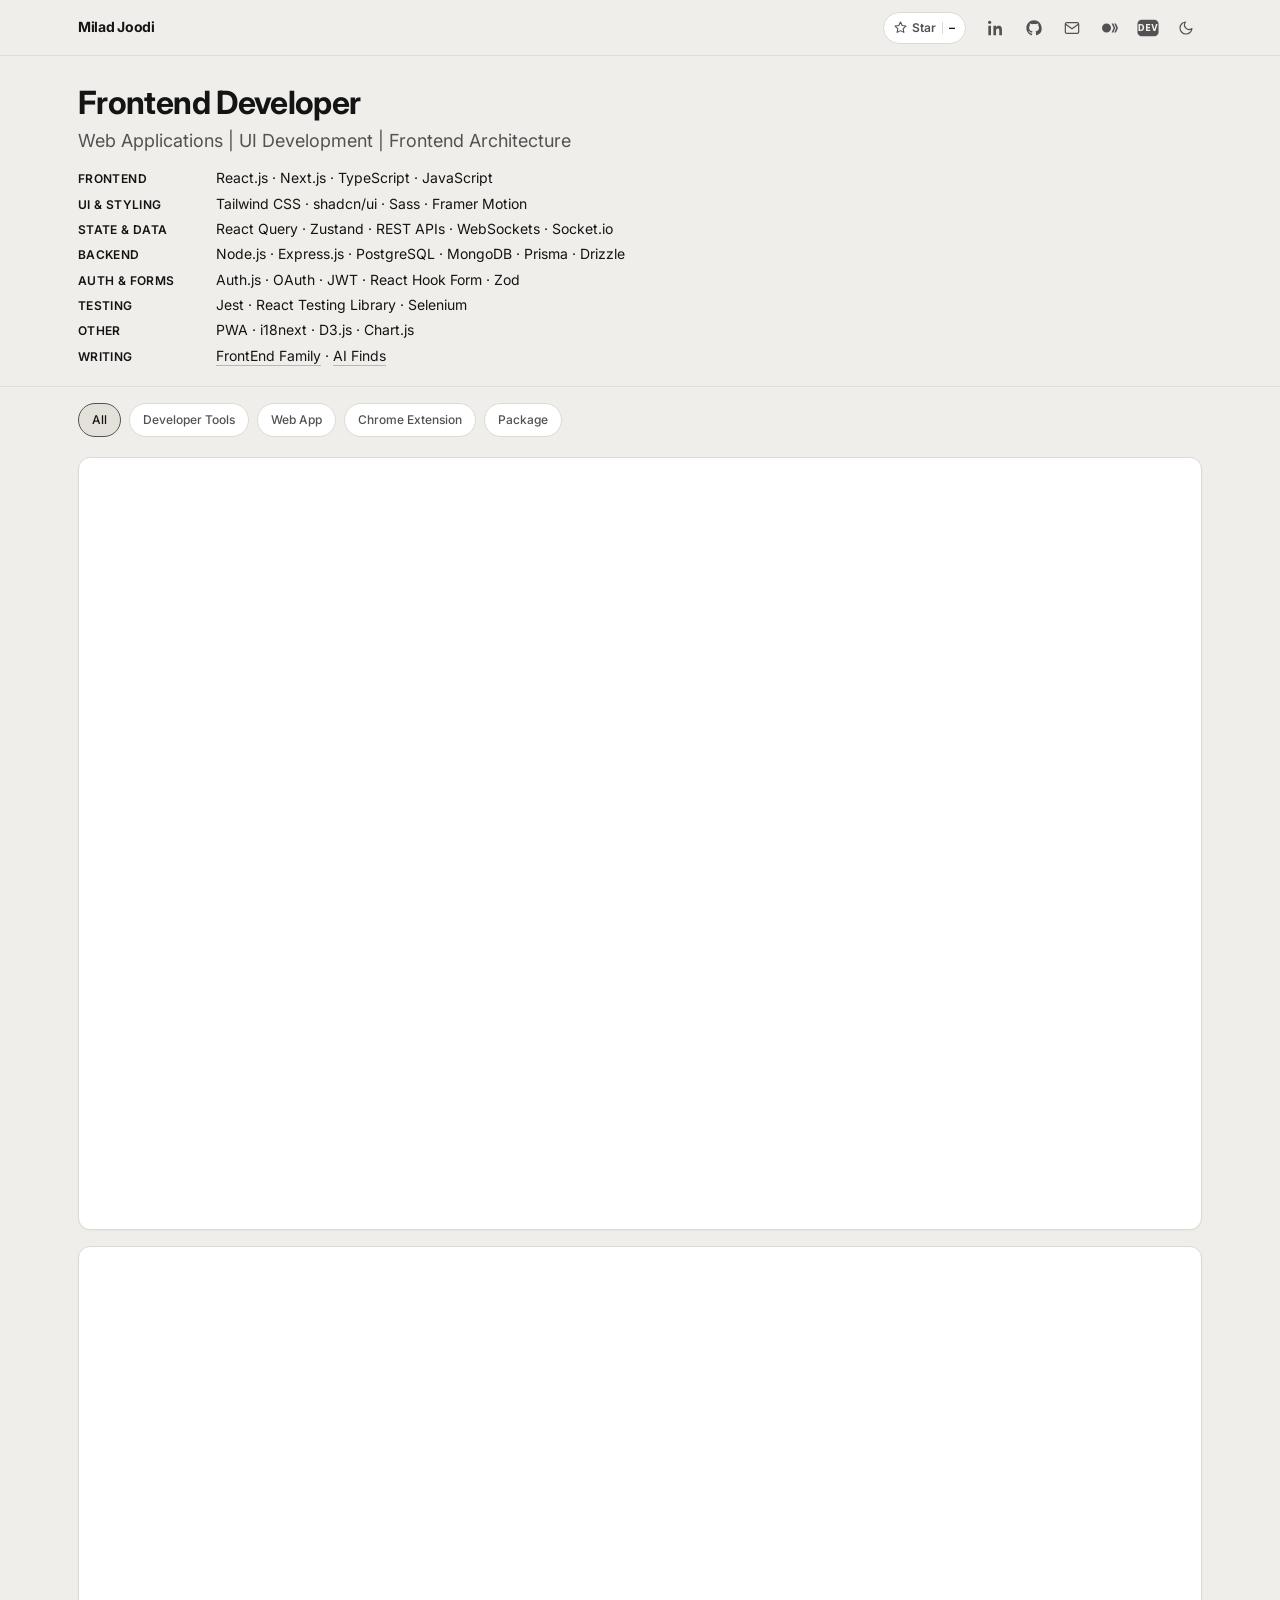
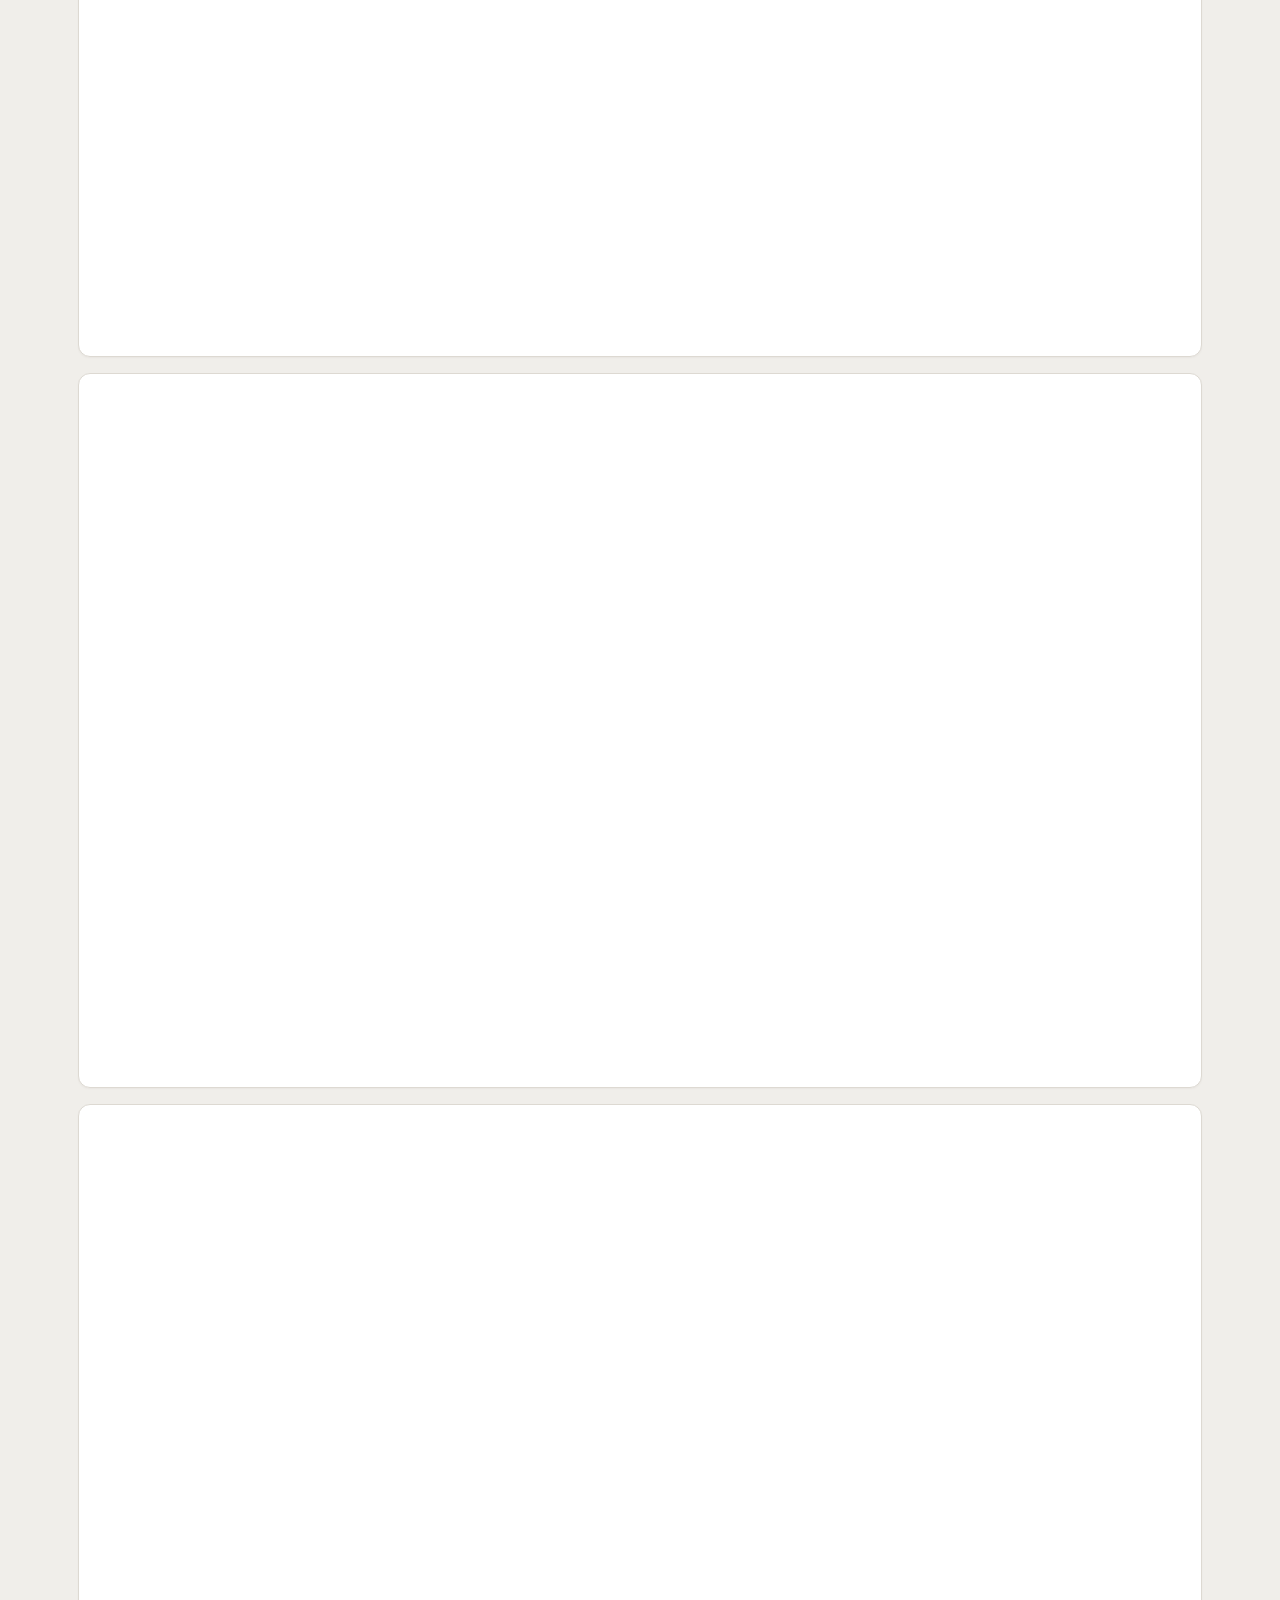
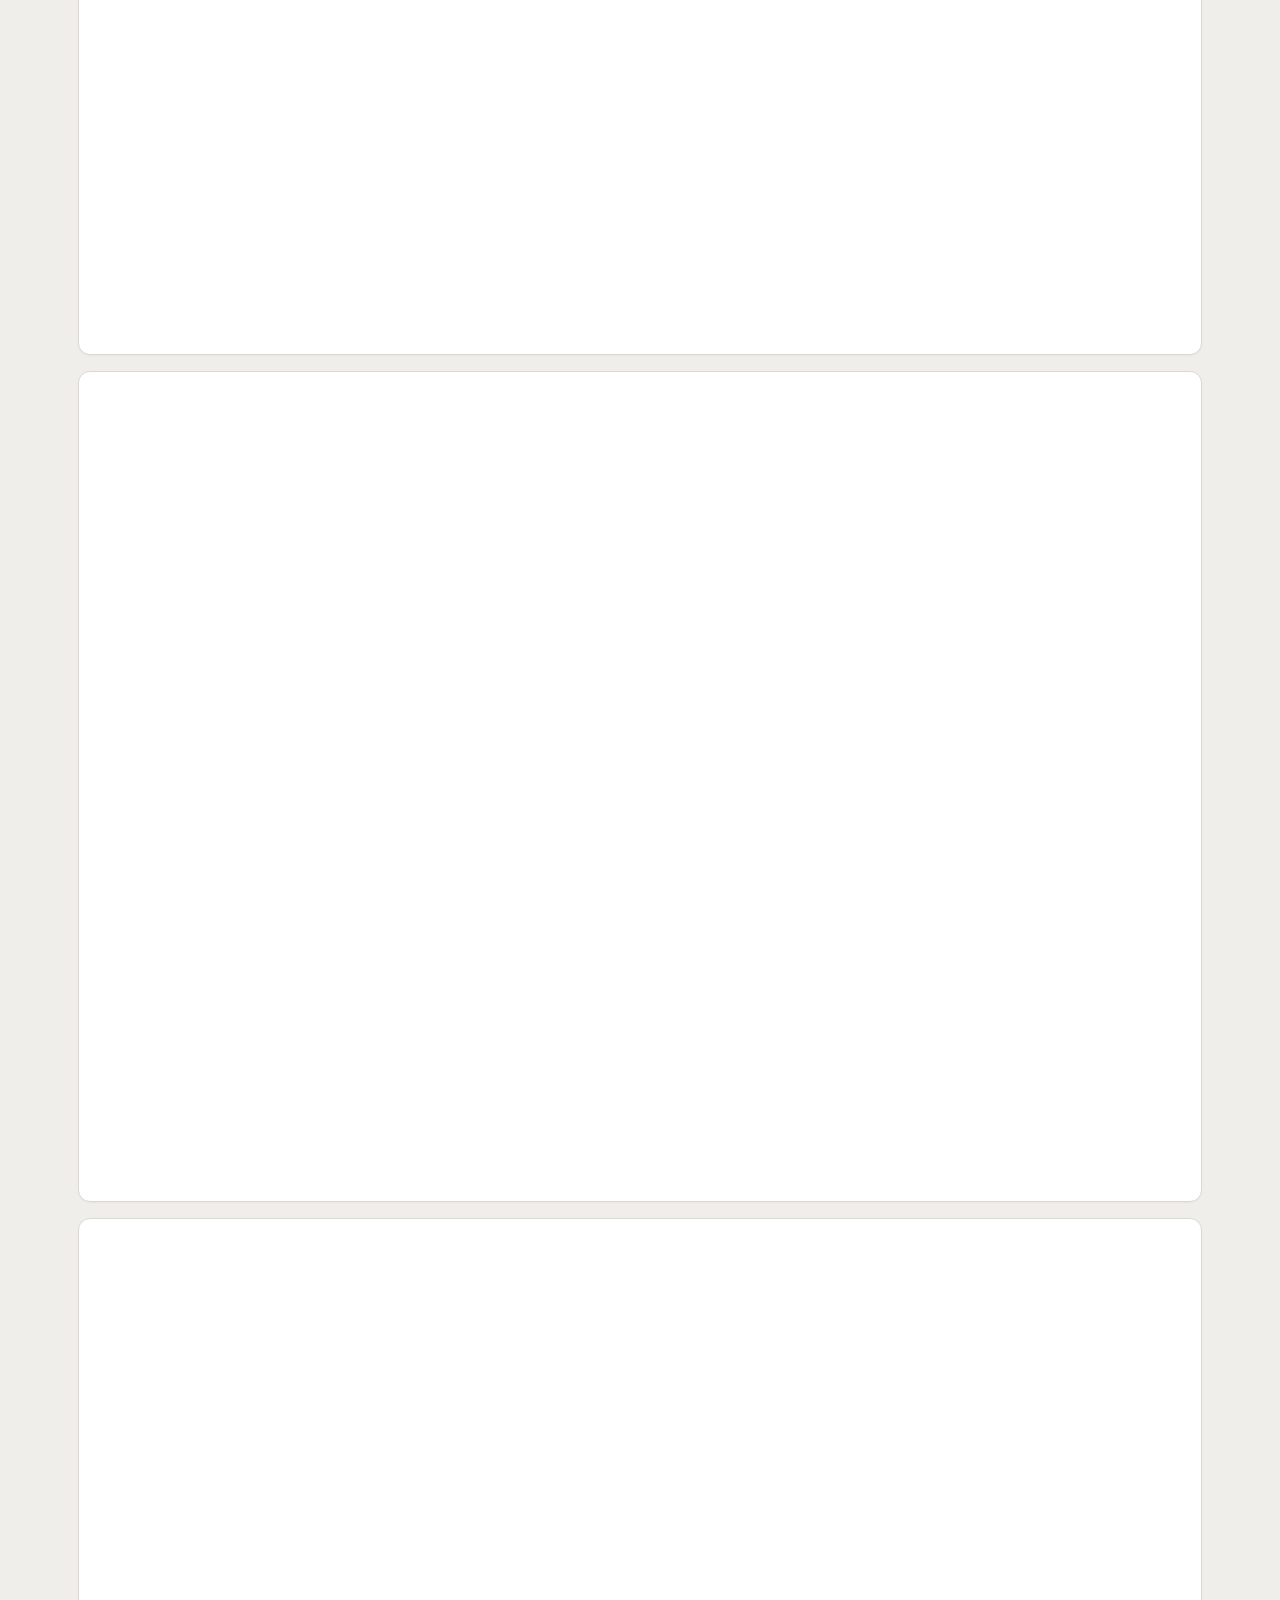
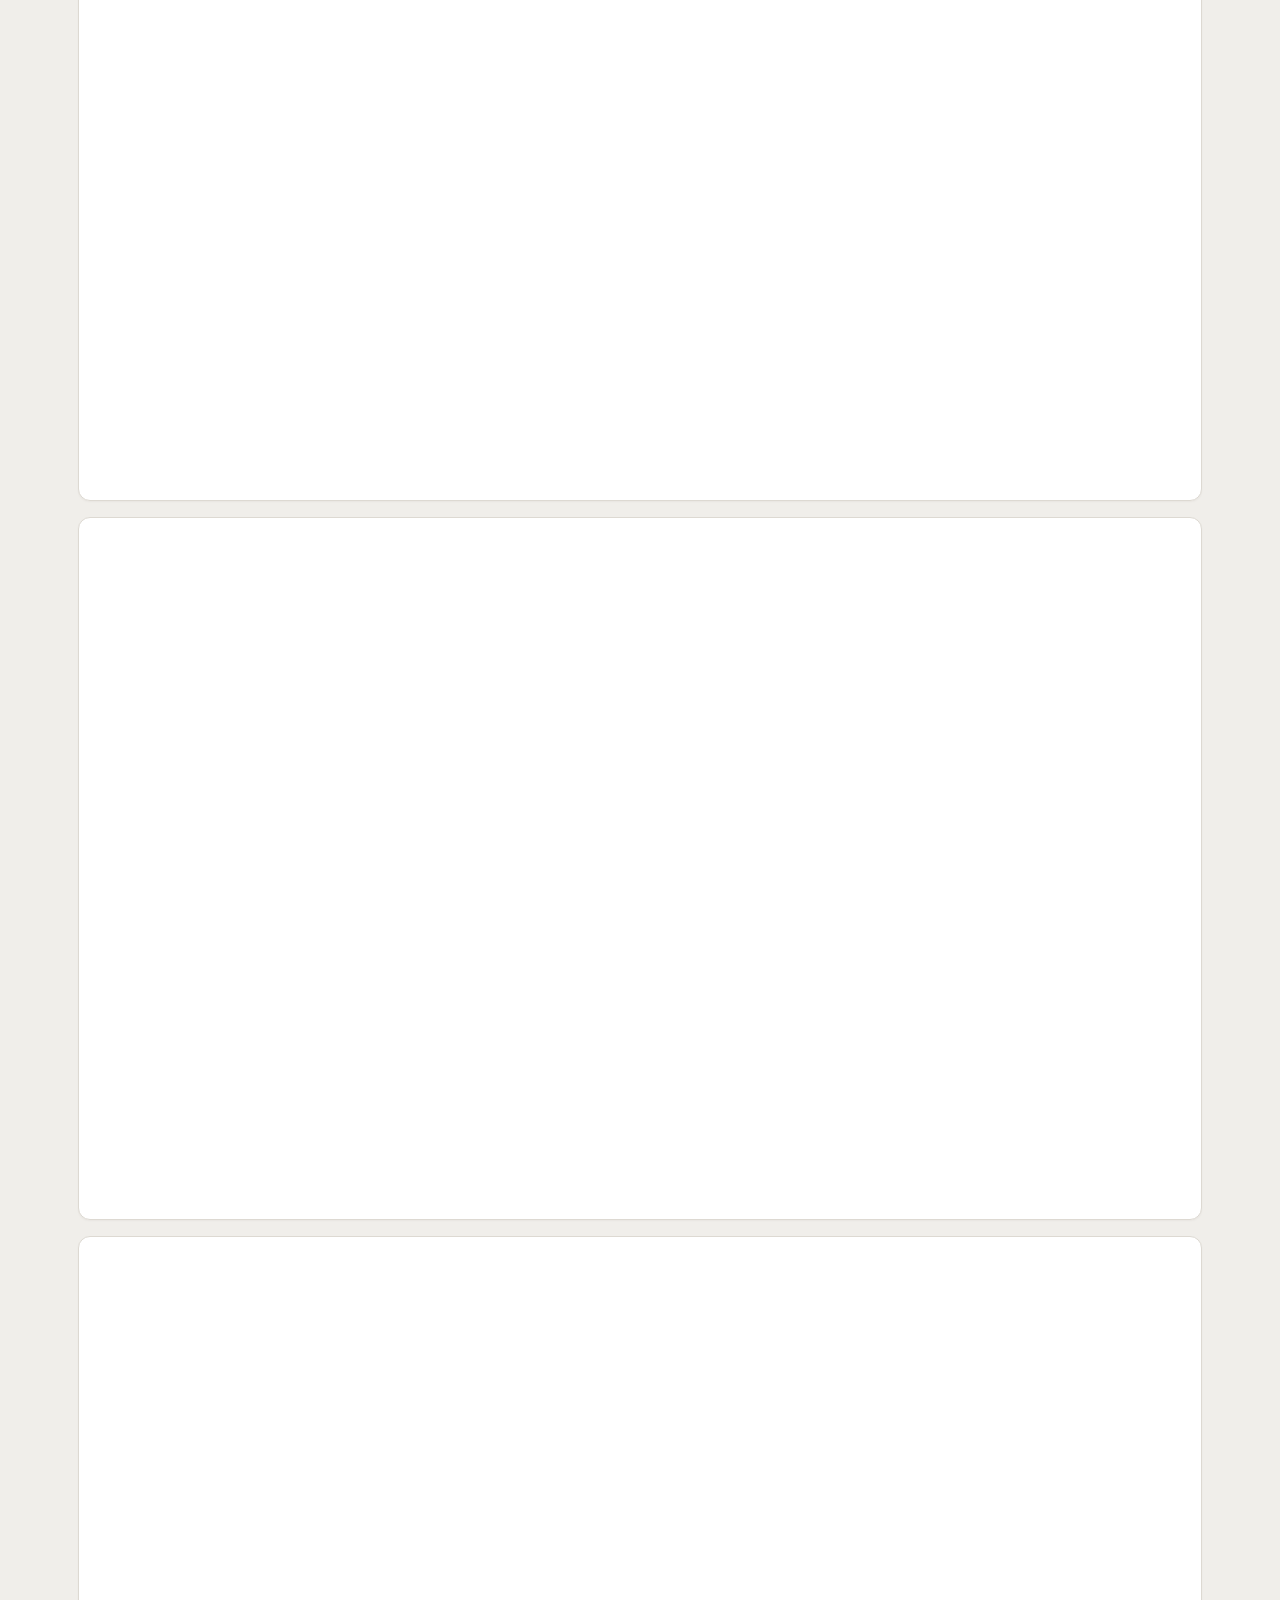
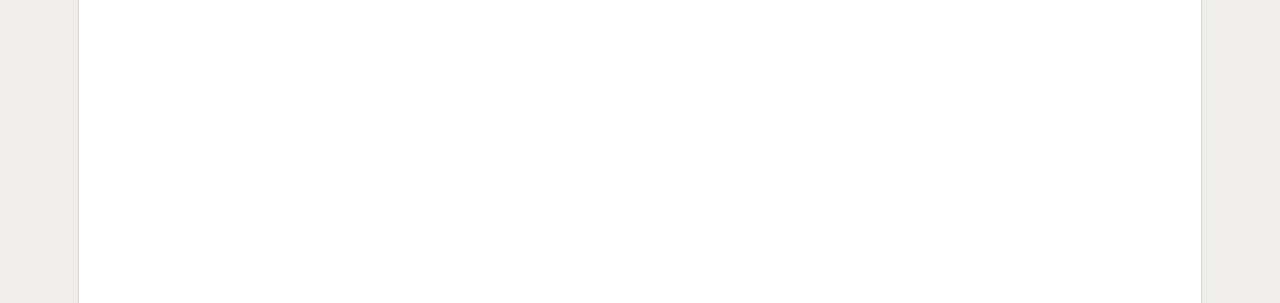
==== commit 12daf359: "Add files via upload" ====
--- a/index.html
+++ b/index.html
@@ -10,8 +10,12 @@
   (function () {
     try {
       var t = localStorage.getItem('aj-theme');
-      if (t === 'dark') document.documentElement.setAttribute('data-theme', 'dark');
-      else document.documentElement.setAttribute('data-theme', 'light');
+      if (t === 'dark' || t === 'light') {
+        document.documentElement.setAttribute('data-theme', t);
+      } else {
+        var prefersDark = window.matchMedia('(prefers-color-scheme: dark)').matches;
+        document.documentElement.setAttribute('data-theme', prefersDark ? 'dark' : 'light');
+      }
     } catch (e) {
       document.documentElement.setAttribute('data-theme', 'light');
     }
--- a/assets/styles.css
+++ b/assets/styles.css
@@ -4,6 +4,8 @@
     --bg-grid: rgba(20, 21, 26, 0.04);
     --paper: #ffffff;
     --paper-inset: #e4e1da;
+    --media-well: #ffffff;
+    --media-filter: none;
     --ink: #141414;
     --ink-soft: #525252;
     --ink-faint: #8a8a8a;
@@ -22,18 +24,23 @@
     color-scheme: light;
   }
   :root[data-theme="dark"] {
-    --bg: #1a1917;
-    --bg-soft: #141311;
-    --bg-grid: rgba(255, 255, 255, 0.035);
-    --paper: #242220;
-    --paper-inset: #2e2c29;
-    --ink: #f0eeea;
-    --ink-soft: #a3a3a3;
-    --ink-faint: #8a8680;
-    --line: #3f3c37;
-    --line-soft: color-mix(in srgb, #3f3c37 80%, transparent);
-    --accent: #f0eeea;
-    --shadow: 0 1px 0 rgba(0, 0, 0, 0.35);
+    /* Soft midnight navy — muted, easy on eyes */
+    --bg: #111827;
+    --bg-soft: #0d1320;
+    --bg-grid: rgba(148, 163, 184, 0.05);
+    --paper: #1a2336;
+    --paper-inset: #222d42;
+    /* Match chrome so white screenshots don't flash as a bright panel */
+    --media-well: #1e293b;
+    --media-filter: brightness(0.84) contrast(0.94) saturate(0.96);
+    --media-veil: color-mix(in srgb, #111827 28%, transparent);
+    --ink: #eef2f8;
+    --ink-soft: #9aabc4;
+    --ink-faint: #6d7f9a;
+    --line: #2c3850;
+    --line-soft: color-mix(in srgb, #2c3850 82%, transparent);
+    --accent: #eef2f8;
+    --shadow: 0 1px 0 rgba(8, 12, 24, 0.4);
     color-scheme: dark;
   }
 
@@ -118,6 +125,46 @@
   }
 
   .topbar-right { display: flex; align-items: center; gap: 14px; }
+
+  .star-btn {
+    display: inline-flex;
+    align-items: center;
+    gap: 5px;
+    flex-shrink: 0;
+    height: 32px;
+    padding: 0 10px;
+    border: 1.5px solid var(--line);
+    border-radius: 999px;
+    background: var(--paper);
+    color: var(--ink-soft);
+    font-family: inherit;
+    font-size: var(--text-xs);
+    font-weight: 600;
+    text-decoration: none;
+    line-height: 1;
+    transition: border-color .15s ease, background .15s ease, color .15s ease;
+  }
+  .star-btn:hover {
+    border-color: var(--ink-soft);
+    color: var(--ink);
+    background: var(--paper-inset);
+  }
+  .star-btn svg {
+    width: 13px;
+    height: 13px;
+    flex-shrink: 0;
+  }
+  .star-count {
+    display: inline-flex;
+    align-items: center;
+    min-width: 1.1em;
+    padding-inline-start: 6px;
+    margin-inline-start: 1px;
+    border-inline-start: 1px solid var(--line);
+    color: var(--ink);
+    font-variant-numeric: tabular-nums;
+  }
+
   .contact-icons { display: flex; gap: 6px; }
   .contact-icons a {
     display: flex;
@@ -138,8 +185,8 @@
     display: flex;
     align-items: center;
     justify-content: center;
-    width: 36px;
-    height: 36px;
+    width: 32px;
+    height: 32px;
     border: none;
     border-radius: 50%;
     background: transparent;
@@ -148,16 +195,18 @@
     flex-shrink: 0;
     padding: 0;
     -webkit-tap-highlight-color: transparent;
-    transition: color .15s ease;
+    transition: color .15s ease, background-color .15s ease;
   }
   .theme-btn:hover,
-  .theme-btn:active,
-  .theme-btn:focus {
-    background: transparent;
+  .theme-btn:active {
+    background: var(--line-soft);
     color: var(--ink);
   }
   @media (hover: hover) and (pointer: fine) {
-    .theme-btn:hover { color: var(--ink); }
+    .theme-btn:hover {
+      background: var(--line-soft);
+      color: var(--ink);
+    }
   }
   .theme-btn:focus-visible {
     outline: 2px solid var(--ink);
@@ -167,8 +216,8 @@
     outline: none;
   }
   .theme-btn svg {
-    width: 20px;
-    height: 20px;
+    width: 16px;
+    height: 16px;
     display: block;
   }
   .theme-btn .icon-sun { display: none; }
@@ -188,10 +237,14 @@
   }
   .hero-sub {
     display: flex;
-    align-items: center;
+    align-items: flex-start;
     justify-content: space-between;
     gap: 8px 12px;
     margin-top: 2px;
+  }
+  .hero-copy {
+    min-width: 0;
+    flex: 1;
   }
   .hero-toggle {
     display: none;
@@ -205,12 +258,15 @@
     color: var(--ink);
     margin: 0;
   }
-  .role-line {
+  .hero-tagline {
+    margin: 4px 0 0;
+    max-width: 36rem;
     font-size: var(--text-md);
+    line-height: 1.45;
     color: var(--ink-soft);
     font-weight: 400;
-    margin: 0;
-  }
+  }
+  .tagline-short { display: none; }
   .stack-sheet {
     margin-top: 14px;
   }
@@ -379,7 +435,7 @@
 
   .card-media {
     position: relative;
-    background: #ffffff;
+    background: var(--media-well);
     border-bottom: 1px solid var(--line-soft);
     flex: 0 0 220px;
     width: 220px;
@@ -387,6 +443,18 @@
     align-self: stretch;
     border-right: 1px solid var(--line-soft);
     overflow: hidden;
+  }
+  :root[data-theme="dark"] .card-media {
+    box-shadow: inset 0 0 0 1px color-mix(in srgb, #000 16%, transparent);
+  }
+  :root[data-theme="dark"] .card-media::after {
+    content: '';
+    position: absolute;
+    inset: 0;
+    z-index: 3;
+    pointer-events: none;
+    background: var(--media-veil);
+    box-shadow: inset 0 0 48px color-mix(in srgb, var(--bg) 55%, transparent);
   }
   .card-pin {
     display: inline-flex;
@@ -418,13 +486,14 @@
     object-position: center;
     padding: 14px;
     opacity: 0;
-    transition: opacity .35s ease;
+    transition: opacity .35s ease, filter .25s ease;
     position: relative;
     z-index: 2;
     background: transparent;
   }
   .card-media img.is-loaded {
     opacity: 1;
+    filter: var(--media-filter);
   }
   /* skeleton */
   .card-media::before {
@@ -716,7 +785,19 @@
     border-color: var(--ink-soft);
     background: var(--paper-inset);
   }
+  .btn-live {
+    gap: 7px;
+  }
+  .live-dot {
+    width: 5px;
+    height: 5px;
+    border-radius: 50%;
+    background: #22c55e;
+    box-shadow: 0 0 0 2px color-mix(in srgb, #22c55e 22%, transparent);
+    flex-shrink: 0;
+  }
   .btn-github {
+    gap: 0;
     background: var(--paper);
     color: var(--ink);
     border: 1px solid var(--line);
@@ -724,6 +805,61 @@
   .btn-github:hover {
     border-color: var(--ink-soft);
     background: var(--paper-inset);
+  }
+  .btn-github-label {
+    display: inline-flex;
+    align-items: center;
+  }
+  .btn-github-stars {
+    display: inline-flex;
+    align-items: center;
+    justify-content: center;
+    flex-shrink: 0;
+    gap: 3px;
+    min-width: 2.75rem;
+    margin-inline-start: 8px;
+    padding-inline-start: 8px;
+    border-inline-start: 1px solid var(--line);
+    font-variant-numeric: tabular-nums;
+    font-weight: 600;
+    color: var(--ink);
+    line-height: 1;
+  }
+  .btn-github-stars[hidden] {
+    display: none !important;
+  }
+  .btn-github-ready {
+    display: inline-flex;
+    align-items: center;
+    gap: 3px;
+  }
+  .btn-github-stars.is-loading .btn-github-ready {
+    display: none;
+  }
+  .btn-github-spinner {
+    width: 11px;
+    height: 11px;
+    border: 1.5px solid color-mix(in srgb, var(--ink-soft) 35%, transparent);
+    border-top-color: var(--ink-soft);
+    border-radius: 50%;
+    animation: btn-github-spin 0.65s linear infinite;
+    flex-shrink: 0;
+  }
+  .btn-github-stars:not(.is-loading) .btn-github-spinner {
+    display: none;
+  }
+  @keyframes btn-github-spin {
+    to { transform: rotate(360deg); }
+  }
+  .btn-github-stars svg {
+    width: 12px;
+    height: 12px;
+    flex-shrink: 0;
+    color: #eab308;
+  }
+  .btn-github-count {
+    min-width: 1.5ch;
+    line-height: 1;
   }
 
   .gallery-section { margin-bottom: 28px; }
@@ -886,7 +1022,19 @@
     position: relative;
     aspect-ratio: 16 / 10;
     min-height: 200px;
-    background: #fff;
+    background: var(--media-well);
+  }
+  :root[data-theme="dark"] .gallery-stage {
+    box-shadow: inset 0 0 0 1px color-mix(in srgb, #000 16%, transparent);
+  }
+  :root[data-theme="dark"] .gallery-stage::after {
+    content: '';
+    position: absolute;
+    inset: 0;
+    z-index: 5;
+    pointer-events: none;
+    background: var(--media-veil);
+    box-shadow: inset 0 0 64px color-mix(in srgb, var(--bg) 50%, transparent);
   }
   .gallery-stage.is-loading {
     aspect-ratio: 16 / 10;
@@ -942,16 +1090,17 @@
     height: 100%;
     object-fit: contain;
     opacity: 0;
-    transition: opacity 0.35s ease;
+    transition: opacity 0.35s ease, filter 0.25s ease;
     pointer-events: none;
     z-index: 0;
-    background: #fff;
+    background: var(--media-well);
   }
   .gallery-layer.is-show {
     position: absolute;
     inset: 0;
     opacity: 1;
     z-index: 1;
+    filter: var(--media-filter);
   }
   .gallery-layer:not(.is-show) {
     position: absolute;
@@ -1013,6 +1162,18 @@
     width: 100%;
     height: 100%;
     object-fit: cover;
+    filter: var(--media-filter);
+  }
+  :root[data-theme="dark"] .gallery-thumb {
+    background: var(--media-well);
+    position: relative;
+  }
+  :root[data-theme="dark"] .gallery-thumb::after {
+    content: '';
+    position: absolute;
+    inset: 0;
+    pointer-events: none;
+    background: var(--media-veil);
   }
 
   .detail-section { margin-bottom: 22px; }
@@ -1030,6 +1191,9 @@
     max-width: 40em;
     font-size: var(--text-base);
     line-height: 1.65;
+  }
+  .detail-section p + p {
+    margin-top: 12px;
   }
   .detail-features {
     margin: 0;
@@ -1082,7 +1246,7 @@
     display: flex;
     align-items: center;
     justify-content: center;
-    background: rgba(20, 21, 26, 0.92);
+    background: color-mix(in srgb, var(--bg) 92%, #000);
     padding: 0;
     touch-action: none;
     overflow: hidden;
@@ -1109,6 +1273,12 @@
     user-select: none;
     -webkit-user-select: none;
     pointer-events: none;
+    filter: var(--media-filter);
+    background: var(--media-well);
+    box-shadow: 0 12px 48px color-mix(in srgb, #000 45%, transparent);
+  }
+  :root[data-theme="dark"] .lightbox img {
+    outline: 1px solid color-mix(in srgb, var(--line) 70%, transparent);
   }
   .lightbox-close,
   .lightbox-nav {
@@ -1160,7 +1330,9 @@
     .hero { padding: 16px 0 12px; }
     h1.name { font-size: 1.5rem; line-height: 1.2; }
     .hero-sub { margin-top: 0; }
-    .role-line { font-size: var(--text-sm); line-height: 1.35; }
+    .hero-tagline { font-size: var(--text-sm); line-height: 1.35; }
+    .tagline-full { display: none; }
+    .tagline-short { display: inline; }
     .hero-toggle {
       display: inline-flex;
       align-items: center;
@@ -1304,7 +1476,22 @@
     .btn-demo,
     .btn-github { font-size: var(--text-sm); }
     .cat-chip { font-size: var(--text-xs); padding: 0 11px; }
-    .contact-icons a { width: 30px; height: 30px; }
+    .topbar-right { gap: 6px; }
+    .contact-icons { gap: 2px; }
+    .contact-icons a,
+    .theme-btn { width: 28px; height: 28px; }
+    .theme-btn svg { width: 15px; height: 15px; }
+    .star-btn {
+      height: 28px;
+      padding: 0 7px;
+      gap: 3px;
+    }
+    .star-label { display: none; }
+    .star-count {
+      padding-inline-start: 0;
+      margin-inline-start: 0;
+      border-inline-start: 0;
+    }
     .filterbar-slide { padding: 10px 0; }
     .detail-header {
       flex-direction: column;
@@ -1319,8 +1506,22 @@
       flex: 1 1 0;
       min-width: 0;
       min-height: 40px;
-      padding: 8px 4px;
+      padding: 8px 6px;
       font-size: 11px;
+    }
+    .btn-github-stars {
+      min-width: 2.4rem;
+      margin-inline-start: 6px;
+      padding-inline-start: 6px;
+      gap: 2px;
+    }
+    .btn-github-stars svg {
+      width: 11px;
+      height: 11px;
+    }
+    .btn-github-spinner {
+      width: 10px;
+      height: 10px;
     }
     .gallery-nav { display: none; }
     .gallery-stage { min-height: 160px; }
